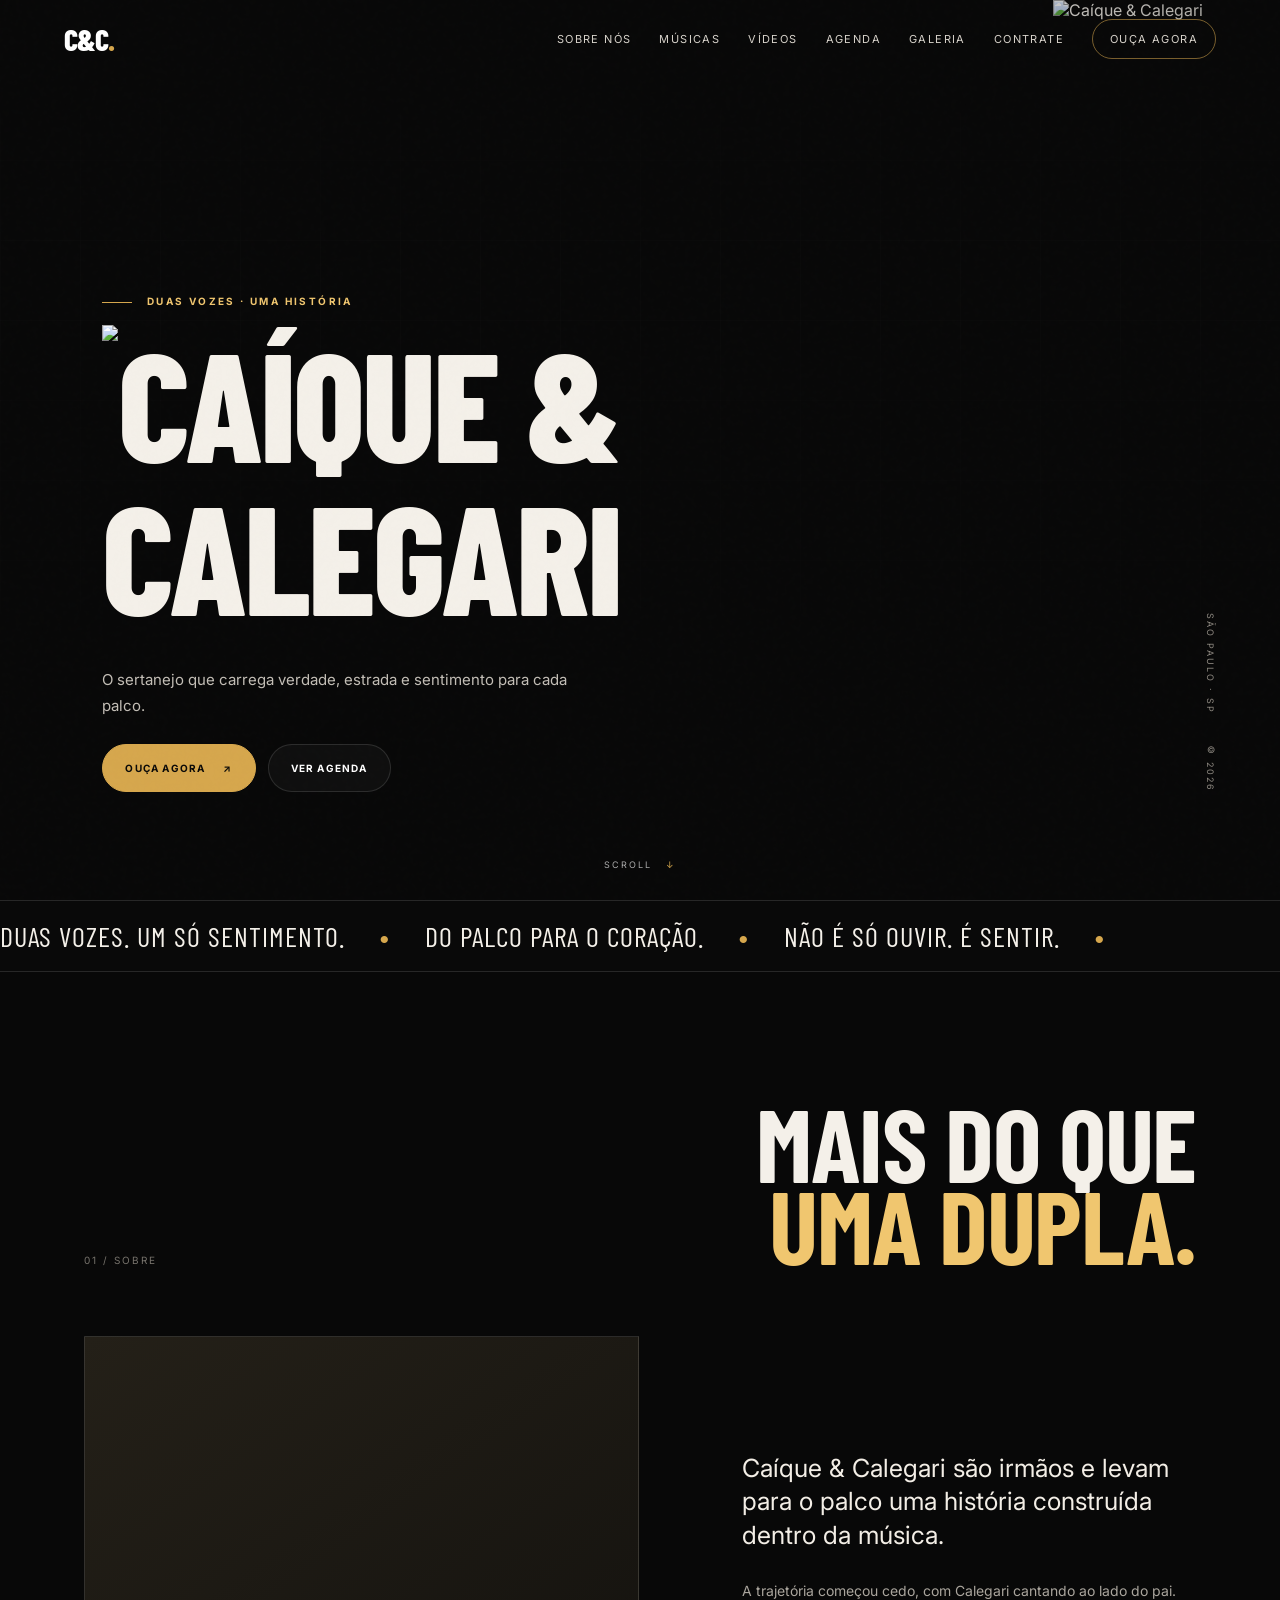
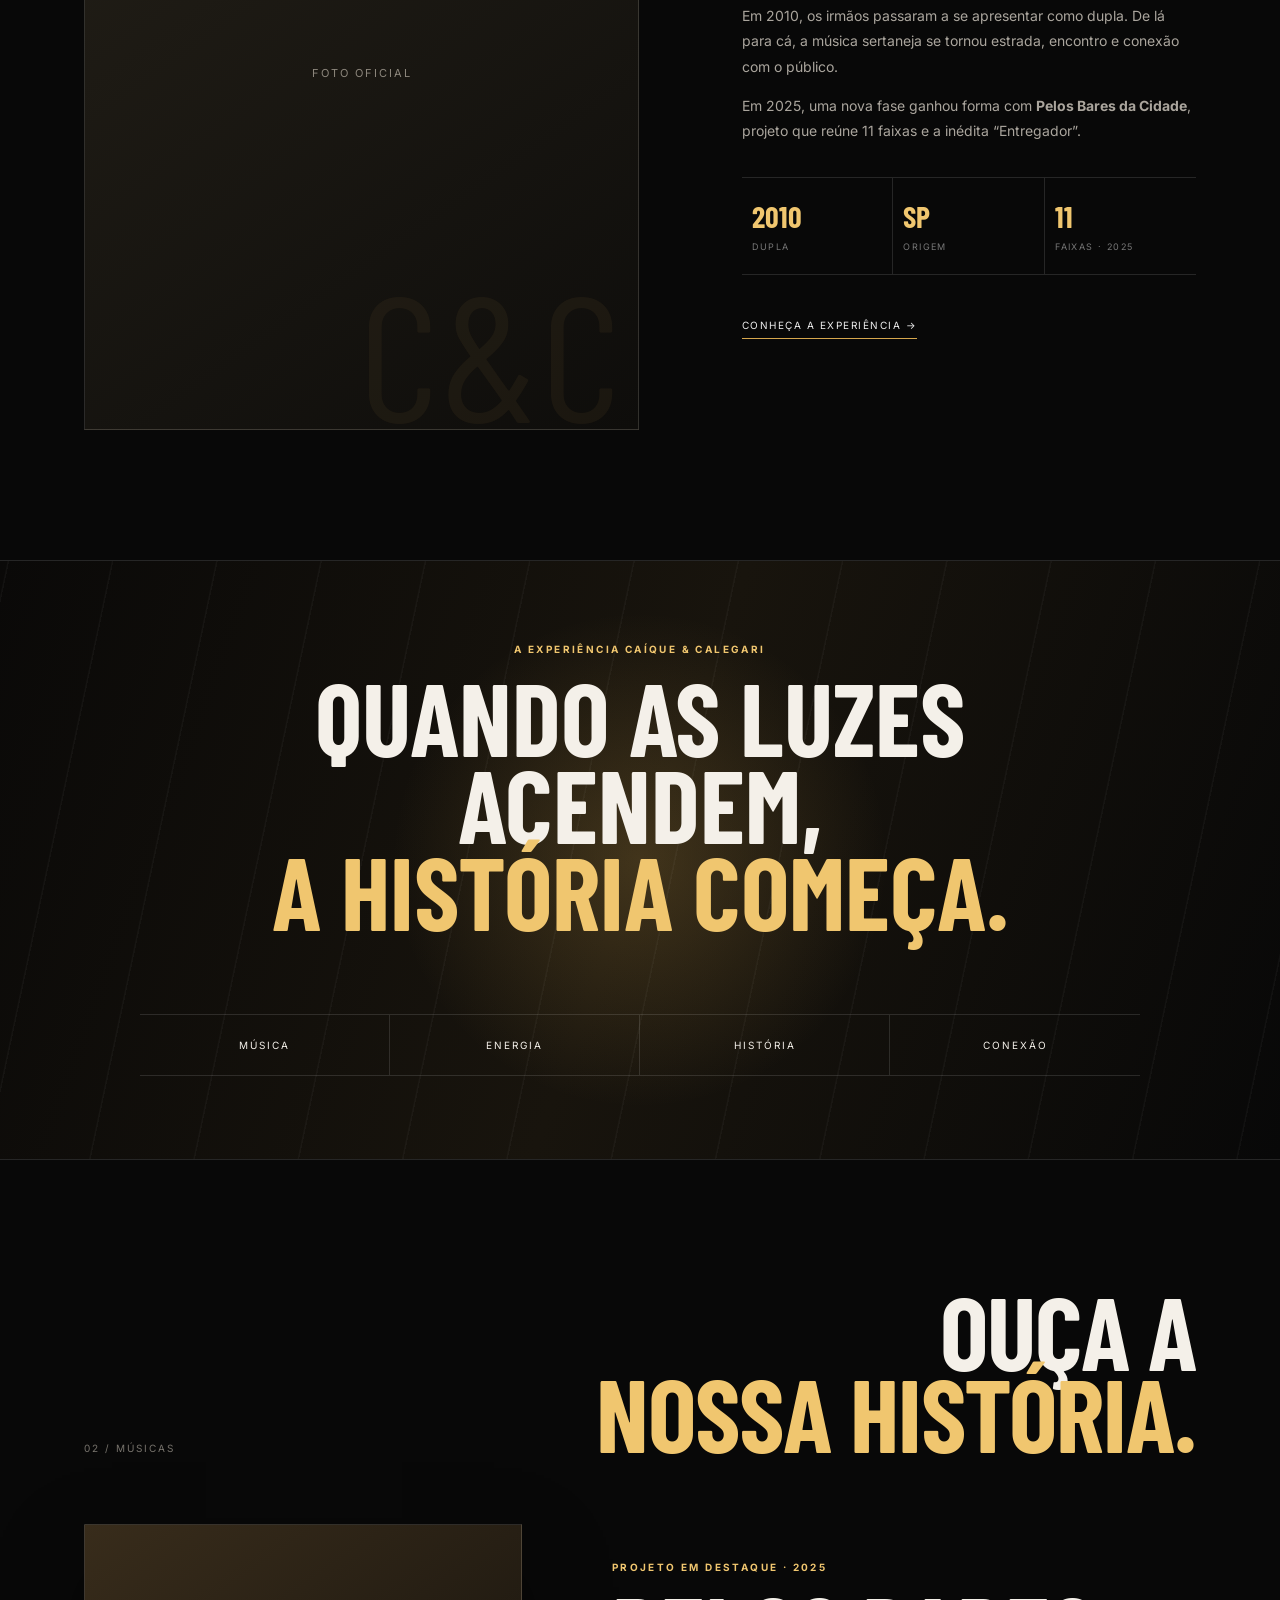
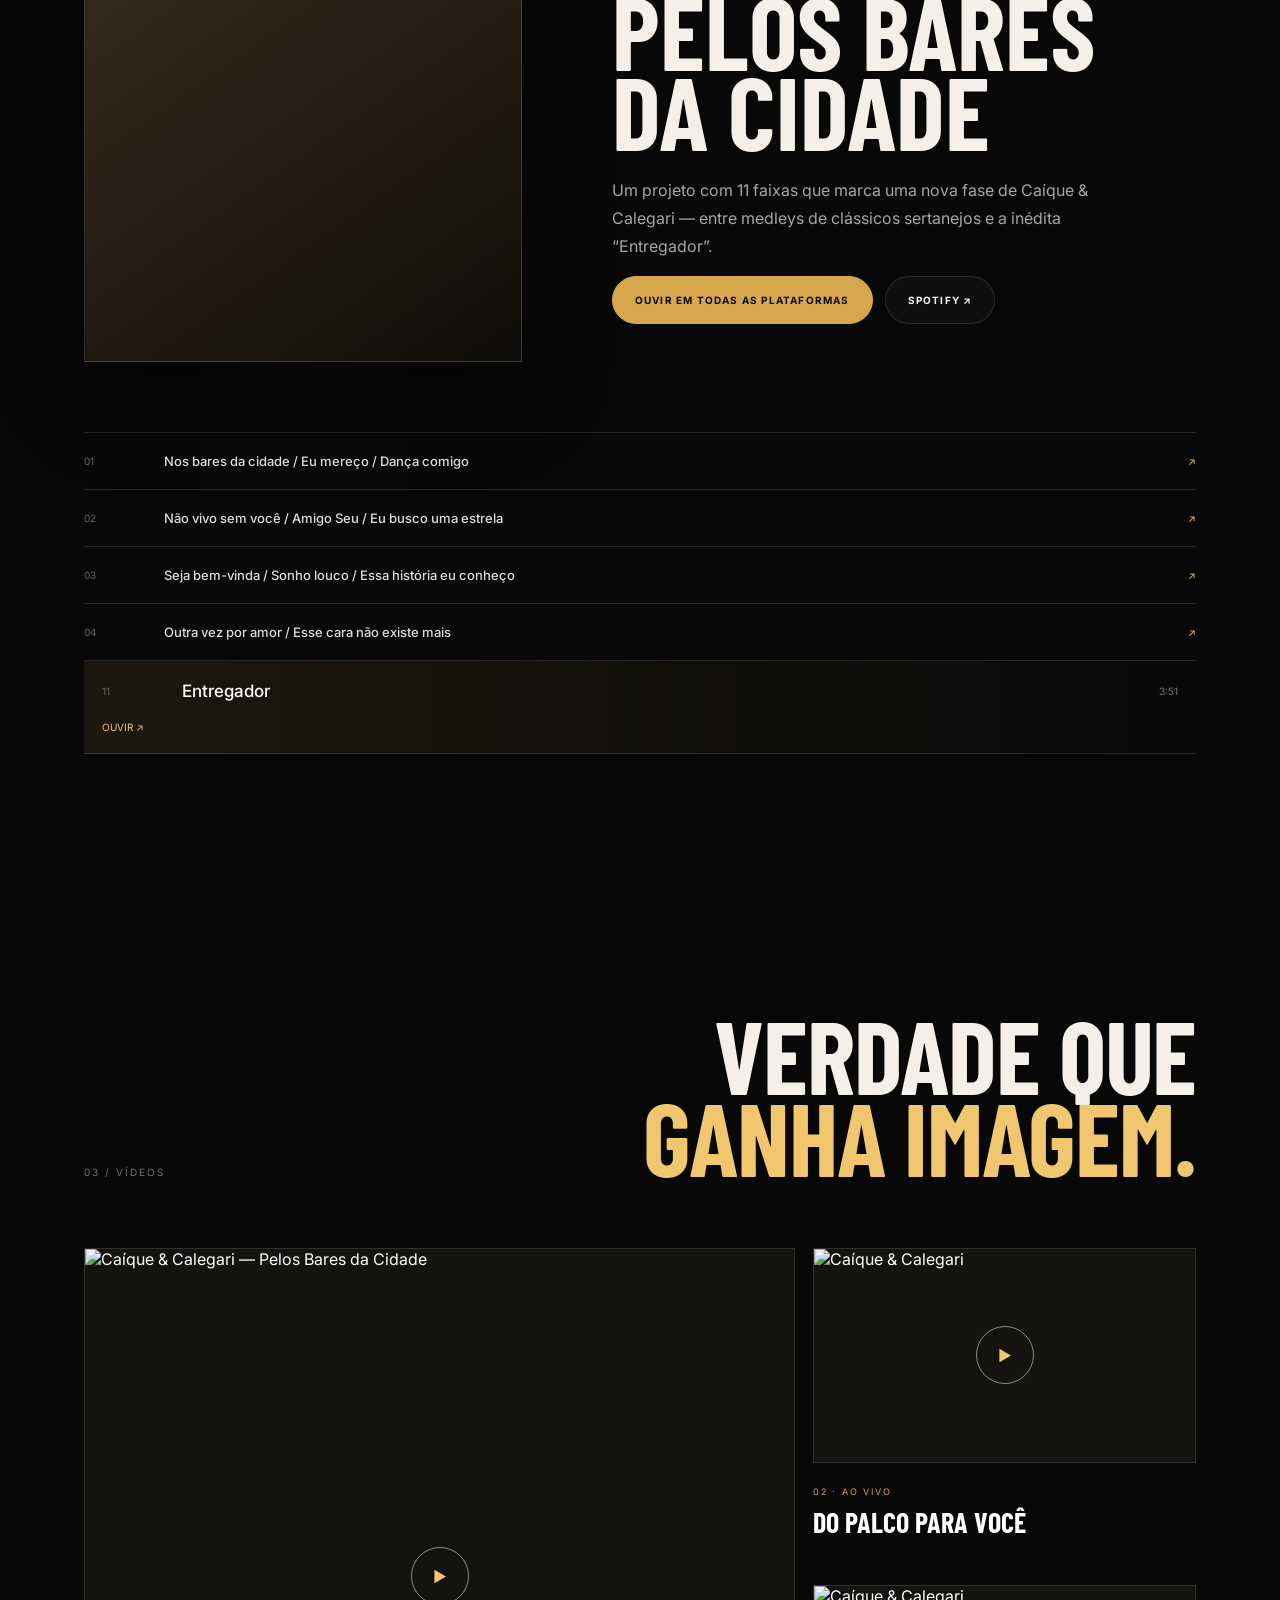
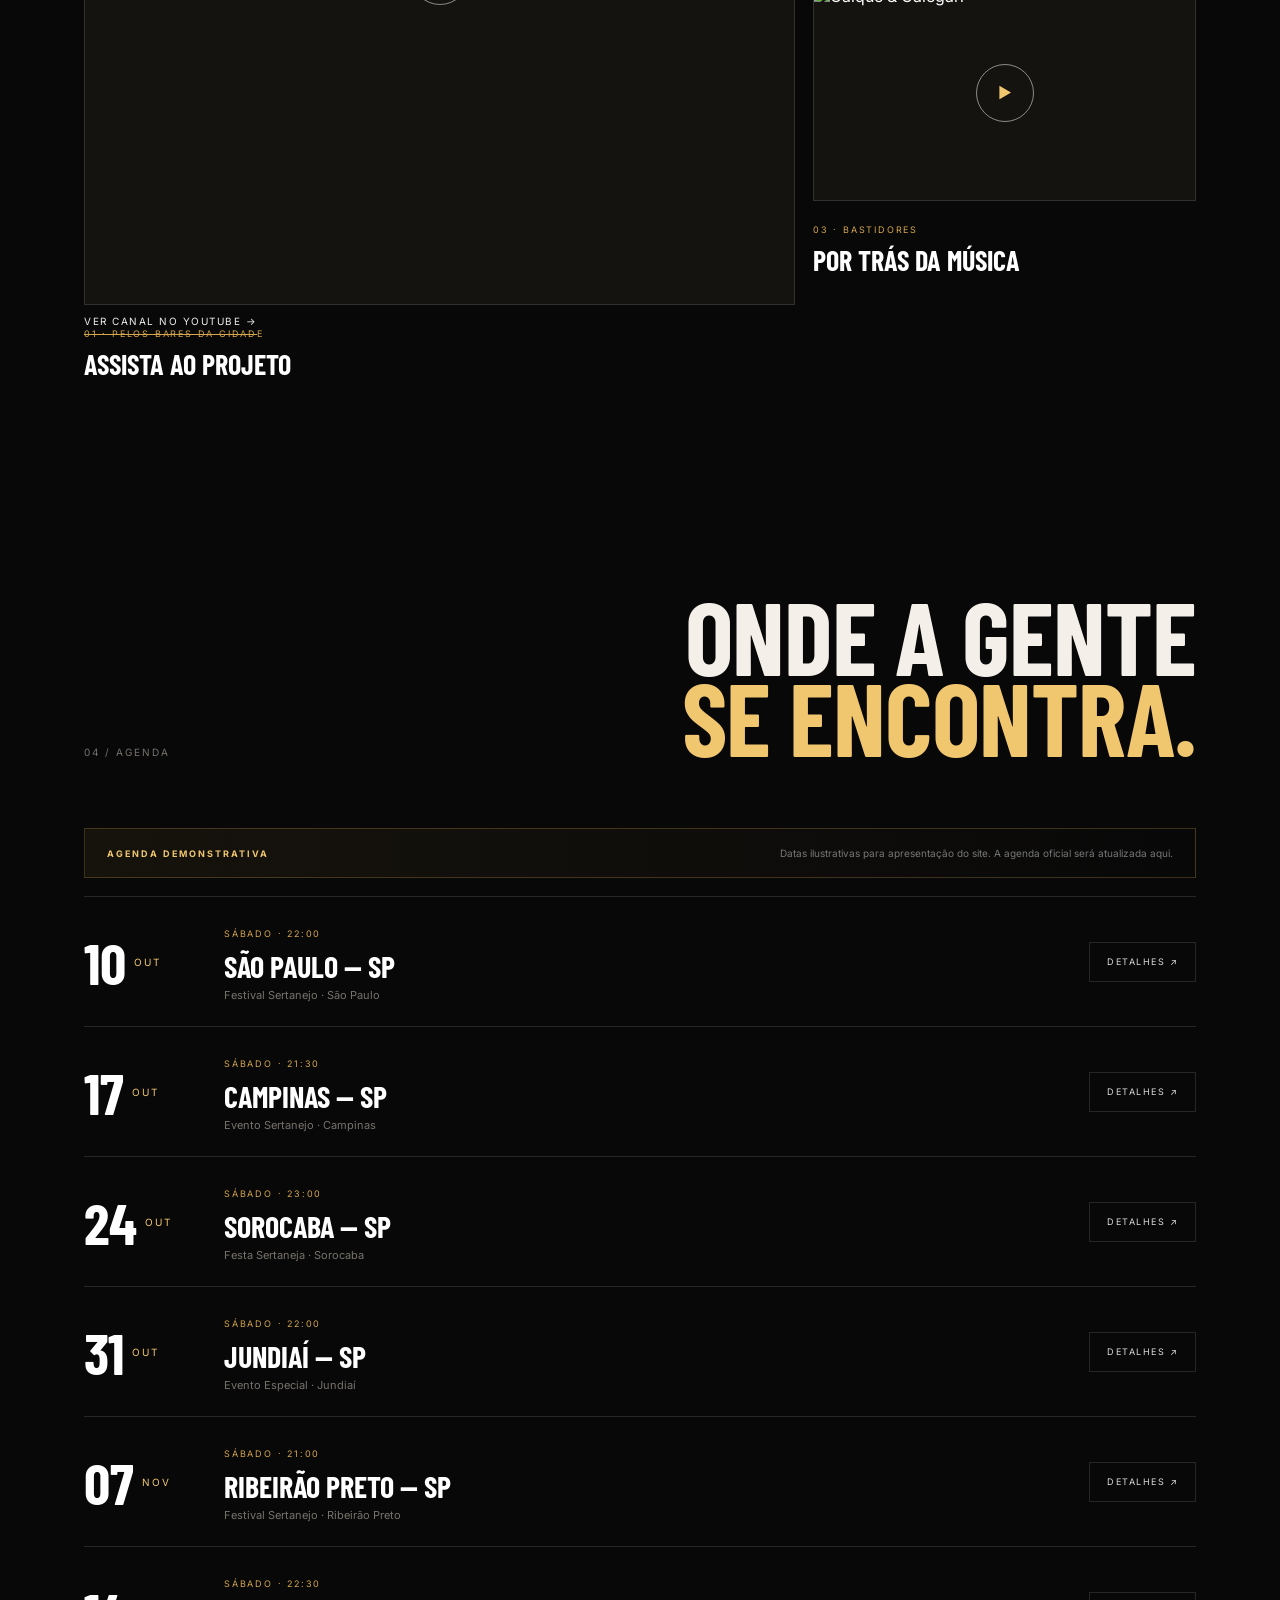
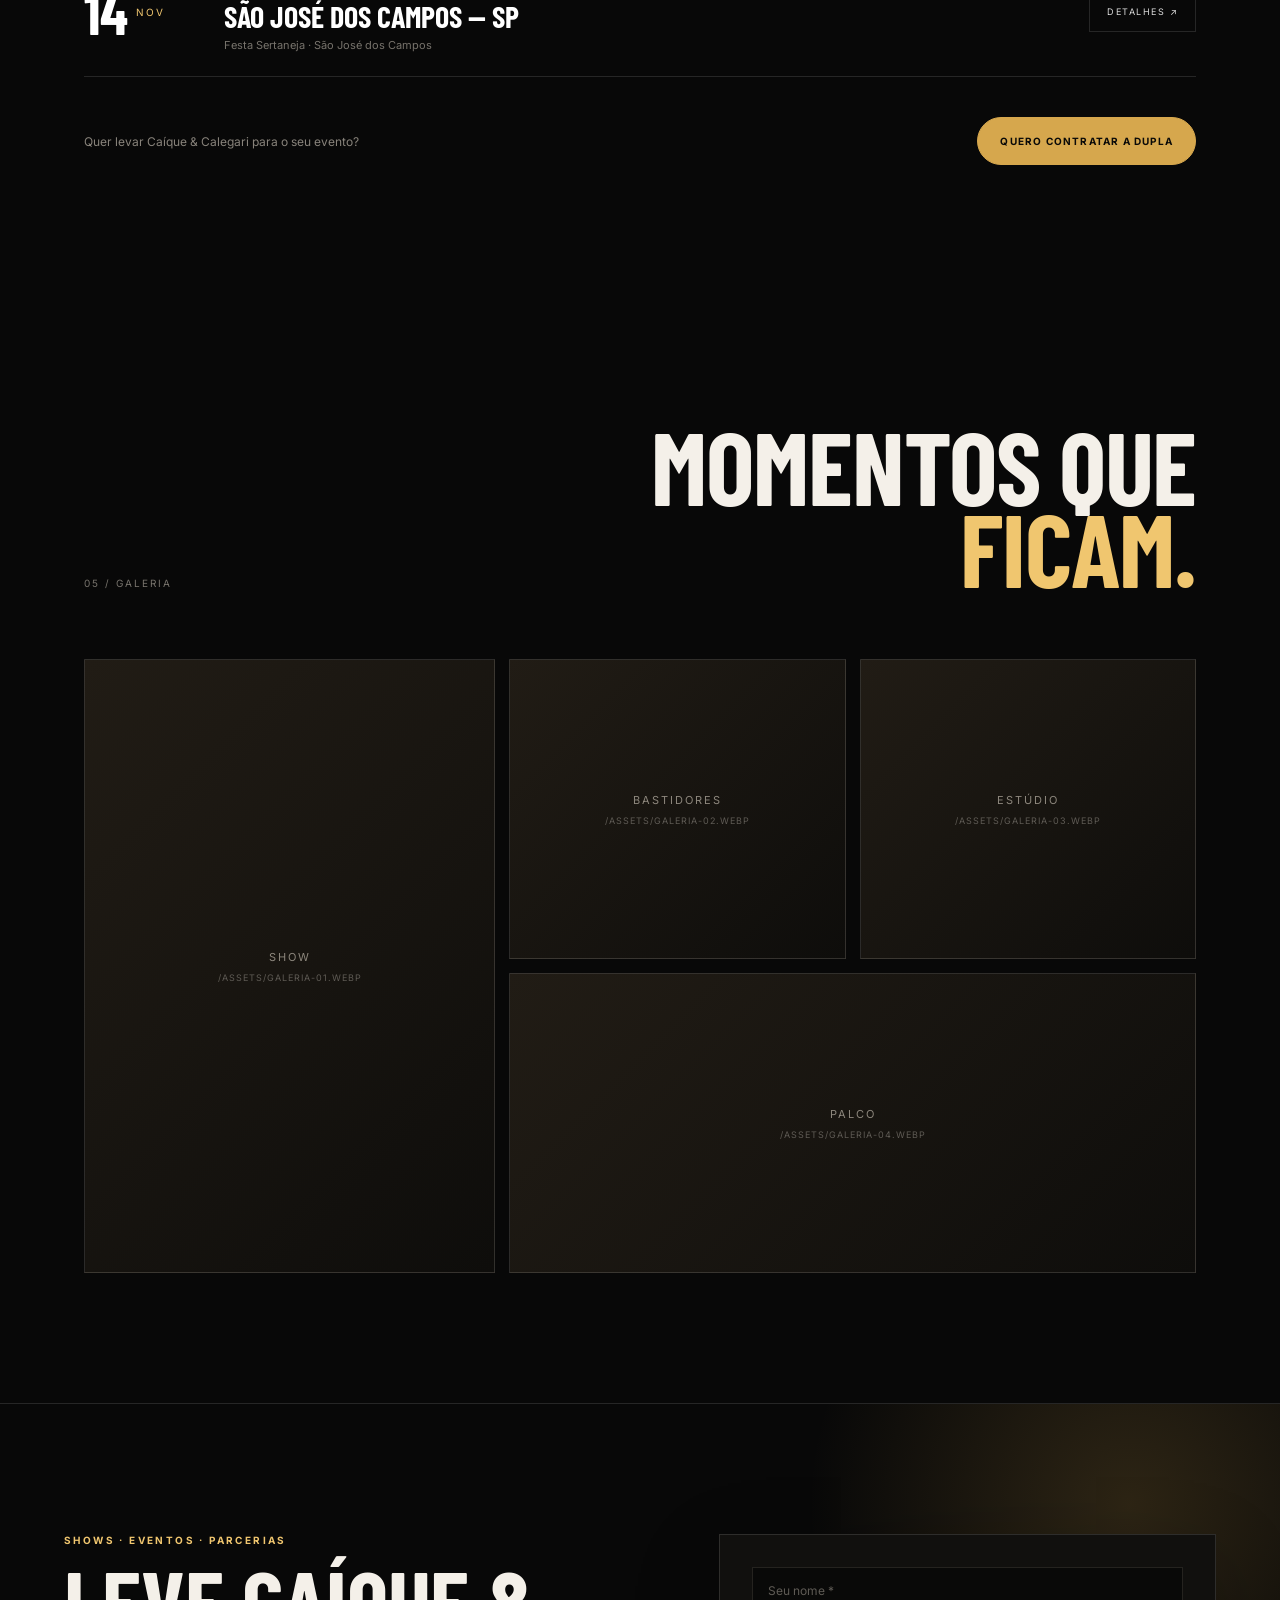
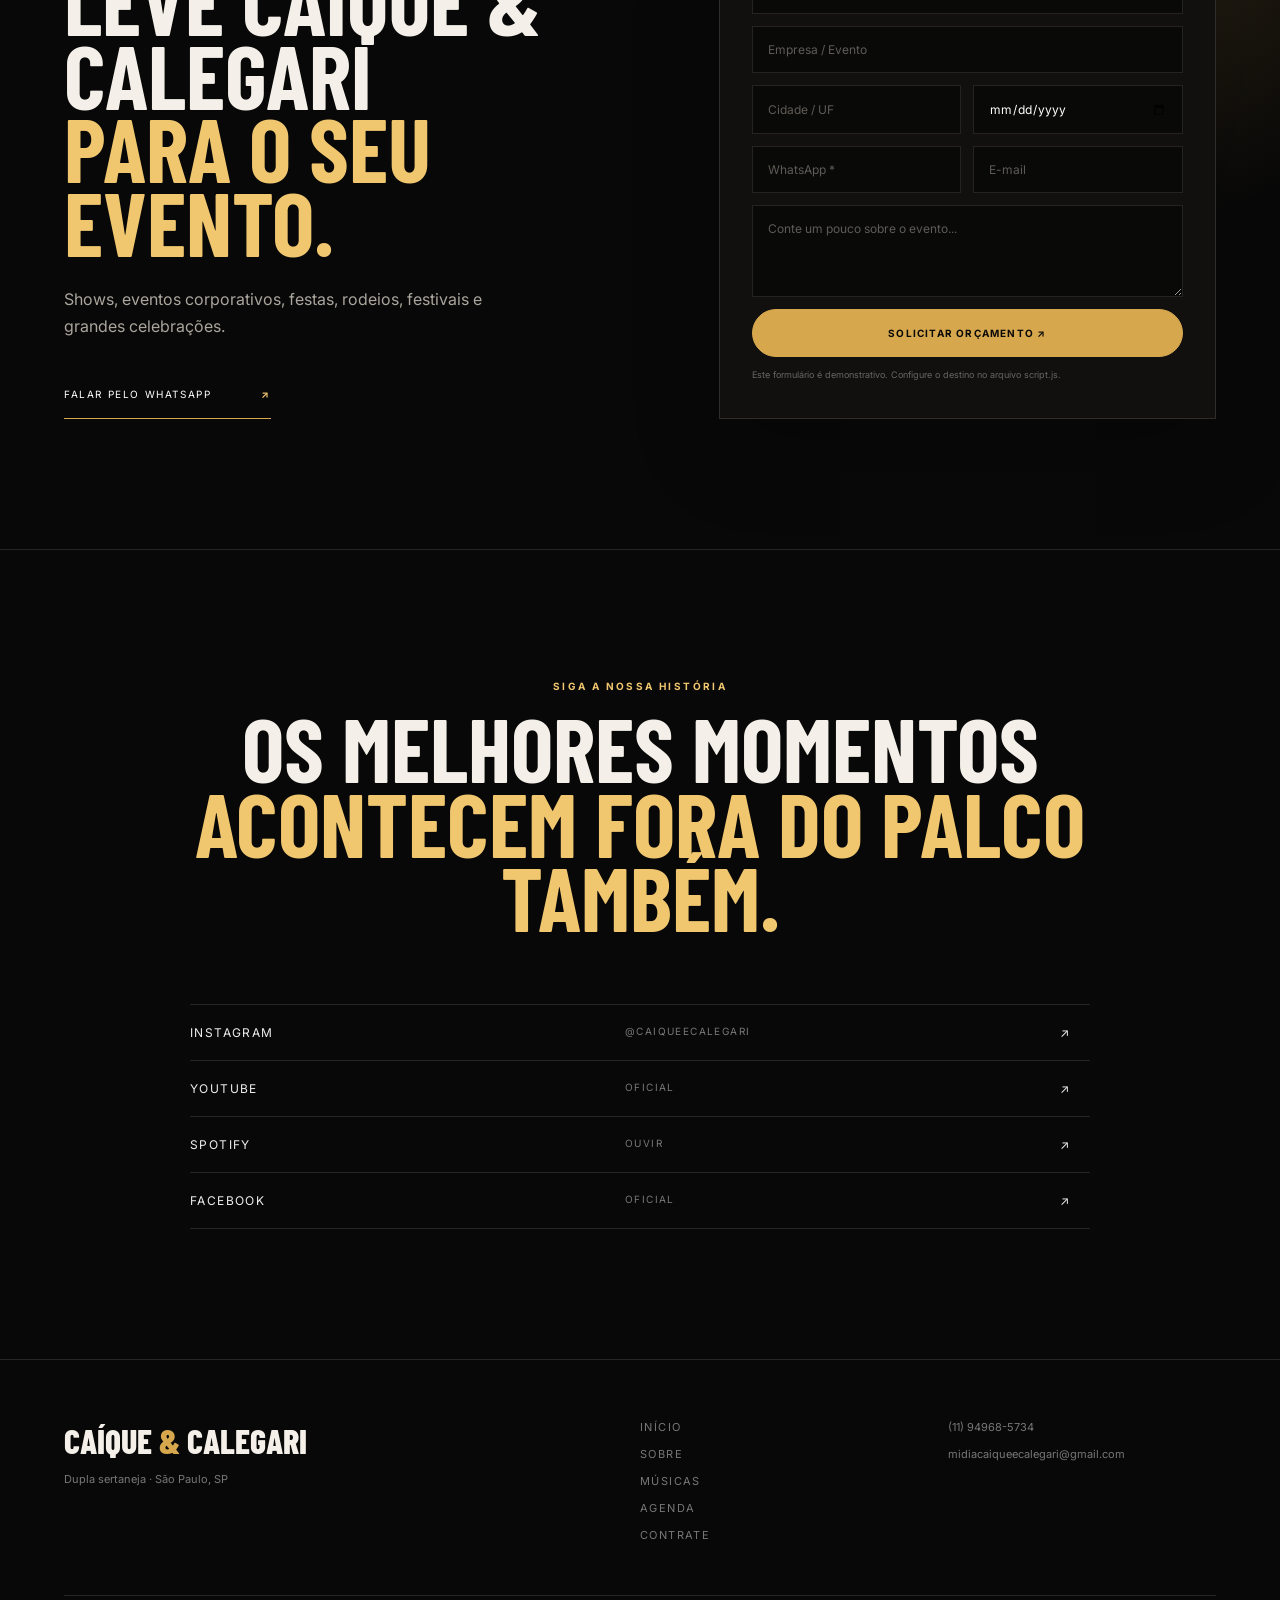
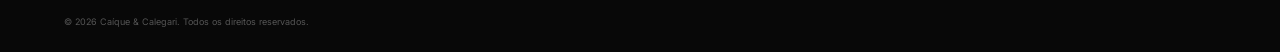
==== index.html @ 1aaeab92 "Add files via upload" ====
<!doctype html>

<html lang="pt-BR">
<head>
  <meta charset="utf-8">
  <meta name="viewport" content="width=device-width, initial-scale=1">

  <title>Caíque & Calegari | Dupla Sertaneja Oficial</title>

  <meta name="description" content="Site oficial de Caíque & Calegari. Músicas, lançamentos, vídeos, agenda de shows, redes sociais e contratação.">

  <meta property="og:title" content="Caíque & Calegari | Oficial">
  <meta property="og:description" content="Duas vozes. Uma história. Conheça Caíque & Calegari, ouça os lançamentos e acompanhe a agenda.">
  <meta property="og:type" content="website">
  <meta property="og:url" content="https://SEU-DOMINIO.com.br/">

  <meta name="theme-color" content="#090909">

  <link rel="preconnect" href="https://fonts.googleapis.com">
  <link rel="preconnect" href="https://fonts.gstatic.com" crossorigin>

  <link
    href="https://fonts.googleapis.com/css2?family=Barlow+Condensed:wght@500;600;700;800&family=Inter:wght@400;500;600;700&display=swap"
    rel="stylesheet"
  >

  <link rel="stylesheet" href="styles.css">
</head>

<body>

  <div class="noise"></div>

  <!-- =========================================================
       HEADER
  ========================================================== -->

  <header class="site-header" id="top">


<a class="brand" href="#inicio" aria-label="Caíque e Calegari - início">
  C&amp;C<span>.</span>
</a>

<button
  class="menu-toggle"
  aria-label="Abrir menu"
  aria-expanded="false"
  type="button"
>
  <span></span>
  <span></span>
</button>

<nav class="nav" aria-label="Navegação principal">

  <a href="#sobre">Sobre nós</a>
  <a href="#musicas">Músicas</a>
  <a href="#videos">Vídeos</a>
  <a href="#agenda">Agenda</a>
  <a href="#galeria">Galeria</a>
  <a href="#contrate">Contrate</a>

  <a
    class="nav-cta"
    href="https://open.spotify.com/track/6MW2igjlQ7vdMrlzcR2t46"
    target="_blank"
    rel="noopener"
  >
    Ouça agora
  </a>

</nav>


  </header>

  <main>


<!-- =========================================================
     HERO
========================================================== -->

<section class="hero" id="inicio">

  <div class="hero-image">
    <img
      src="img/dupla2.png"
      alt="Caíque & Calegari"
    >
  </div>

  <div class="hero-vignette"></div>
  <div class="hero-grid"></div>

  <div class="hero-content reveal">

    <p class="eyebrow">
      <i></i>
      DUAS VOZES · UMA HISTÓRIA
    </p>

    <h1>
      <img
        src="img/logo.png"
        alt="Caíque & Calegari"
      >
    </h1>

    <!-- 
    <h1>
      CAÍQUE<br>
      <em>&amp;</em> CALEGARI
    </h1>

    -->

    <p class="hero-copy">
      O sertanejo que carrega verdade, estrada e sentimento para cada palco.
    </p>

    <div class="actions">

      <a
        class="btn btn-primary"
        href="https://open.spotify.com/track/6MW2igjlQ7vdMrlzcR2t46"
        target="_blank"
        rel="noopener"
      >
        Ouça agora <b>↗</b>
      </a>

      <a class="btn btn-ghost" href="#agenda">
        Ver agenda
      </a>

    </div>

  </div>

  <div class="hero-meta">
    <span>SÃO PAULO · SP</span>
    <span>© 2026</span>
  </div>

  <a class="scroll-cue" href="#sobre">
    SCROLL <span>↓</span>
  </a>

</section>


<!-- =========================================================
     MARQUEE
========================================================== -->

<section class="marquee" aria-label="Frases da dupla">

  <div>
    DUAS VOZES. UM SÓ SENTIMENTO.
    <b>•</b>
    DO PALCO PARA O CORAÇÃO.
    <b>•</b>
    NÃO É SÓ OUVIR. É SENTIR.
    <b>•</b>
  </div>

</section>


<!-- =========================================================
     SOBRE
========================================================== -->

<section class="section about" id="sobre">

  <div class="section-head reveal">

    <span>01 / SOBRE</span>

    <h2>
      Mais do que<br>
      <em>uma dupla.</em>
    </h2>

  </div>


  <div class="about-grid">

    <div class="about-photo placeholder-photo reveal">

      <span>FOTO OFICIAL</span>
      <small><img src="img/sobre2.jpeg" alt=""></small>

    </div>


    <div class="about-copy reveal">

      <p class="lead">
        Caíque &amp; Calegari são irmãos e levam para o palco uma história construída dentro da música.
      </p>

      <p>
        A trajetória começou cedo, com Calegari cantando ao lado do pai.
        Em 2010, os irmãos passaram a se apresentar como dupla.
        De lá para cá, a música sertaneja se tornou estrada, encontro e conexão com o público.
      </p>

      <p>
        Em 2025, uma nova fase ganhou forma com
        <strong>Pelos Bares da Cidade</strong>,
        projeto que reúne 11 faixas e a inédita “Entregador”.
      </p>


      <div class="facts">

        <div>
          <strong>2010</strong>
          <span>dupla</span>
        </div>

        <div>
          <strong>SP</strong>
          <span>origem</span>
        </div>

        <div>
          <strong>11</strong>
          <span>faixas · 2025</span>
        </div>

      </div>


      <a class="text-link" href="#contrate">
        Conheça a experiência →
      </a>

    </div>

  </div>

</section>


<!-- =========================================================
     EXPERIÊNCIA
========================================================== -->

<section class="experience">

  <div class="experience-bg"></div>

  <div class="experience-inner reveal">

    <p class="eyebrow">
      A EXPERIÊNCIA CAÍQUE &amp; CALEGARI
    </p>

    <h2>
      Quando as luzes acendem,<br>
      <em>a história começa.</em>
    </h2>

    <div class="experience-word">

      <span>MÚSICA</span>
      <span>ENERGIA</span>
      <span>HISTÓRIA</span>
      <span>CONEXÃO</span>

    </div>

  </div>

</section>


<!-- =========================================================
     MÚSICAS
========================================================== -->

<section class="section music" id="musicas">

  <div class="section-head reveal">

    <span>02 / MÚSICAS</span>

    <h2>
      Ouça a<br>
      <em>nossa história.</em>
    </h2>

  </div>


  <div class="release reveal">

    <div class="cover placeholder-cover">

      
      <small><img src="img/capa.png" alt=""></small>

    </div>


    <div class="release-info">

      <p class="eyebrow">
        PROJETO EM DESTAQUE · 2025
      </p>

      <h3>
        PELOS BARES<br>
        DA CIDADE
      </h3>

      <p>
        Um projeto com 11 faixas que marca uma nova fase de
        Caíque &amp; Calegari — entre medleys de clássicos
        sertanejos e a inédita “Entregador”.
      </p>


      <div class="actions">

        <a
          class="btn btn-primary"
          href="https://distrokid.com/hyperfollow/caqueecalegari/pelos-bares-da-cidade"
          target="_blank"
          rel="noopener"
        >
          Ouvir em todas as plataformas
        </a>

        <a
          class="btn btn-ghost"
          href="https://open.spotify.com/track/6MW2igjlQ7vdMrlzcR2t46"
          target="_blank"
          rel="noopener"
        >
          Spotify ↗
        </a>

      </div>

    </div>

  </div>


  <div class="tracklist reveal">

    <div class="track">
      <span>01</span>
      <strong>
        Nos bares da cidade / Eu mereço / Dança comigo
      </strong>

      <a
        href="https://open.spotify.com/track/6MW2igjlQ7vdMrlzcR2t46"
        target="_blank"
        rel="noopener"
      >
        ↗
      </a>
    </div>


    <div class="track">
      <span>02</span>
      <strong>
        Não vivo sem você / Amigo Seu / Eu busco uma estrela
      </strong>

      <a
        href="https://open.spotify.com/track/6MW2igjlQ7vdMrlzcR2t46"
        target="_blank"
        rel="noopener"
      >
        ↗
      </a>
    </div>


    <div class="track">
      <span>03</span>
      <strong>
        Seja bem-vinda / Sonho louco / Essa história eu conheço
      </strong>

      <a
        href="https://open.spotify.com/track/6MW2igjlQ7vdMrlzcR2t46"
        target="_blank"
        rel="noopener"
      >
        ↗
      </a>
    </div>


    <div class="track">
      <span>04</span>
      <strong>
        Outra vez por amor / Esse cara não existe mais
      </strong>

      <a
        href="https://open.spotify.com/track/6MW2igjlQ7vdMrlzcR2t46"
        target="_blank"
        rel="noopener"
      >
        ↗
      </a>
    </div>


    <div class="track featured">

      <span>11</span>

      <strong>Entregador</strong>

      <small>3:51</small>

      <a
        href="https://open.spotify.com/track/6MW2igjlQ7vdMrlzcR2t46"
        target="_blank"
        rel="noopener"
      >
        OUVIR ↗
      </a>

    </div>

  </div>

</section>


<!-- =========================================================
     VÍDEOS
========================================================== -->

<section class="section videos" id="videos">

  <div class="section-head reveal">

    <span>03 / VÍDEOS</span>

    <h2>
      Verdade que<br>
      <em>ganha imagem.</em>
    </h2>

  </div>


  <div class="video-grid">

  <a
    class="video-card large reveal"
    href="https://www.youtube.com/watch?v=0hoUi0w_Ov4"
    target="_blank"
    rel="noopener"
  >

    <div class="video-thumb">

      <img
        src="https://i.ytimg.com/vi/0hoUi0w_Ov4/maxresdefault.jpg"
        alt="Caíque & Calegari — Pelos Bares da Cidade"
      >

      <b>▶</b>

    </div>

    <span>01 · PELOS BARES DA CIDADE</span>

    <h3>Assista ao projeto</h3>

  </a>


  <a
    class="video-card reveal"
    href="https://www.youtube.com/watch?v=bQqRTRUY-ko"
    target="_blank"
    rel="noopener"
  >

    <div class="video-thumb">

      <img
        src="https://i.ytimg.com/vi/bQqRTRUY-ko/maxresdefault.jpg"
        alt="Caíque & Calegari"
      >

      <b>▶</b>

    </div>

    <span>02 · AO VIVO</span>

    <h3>Do palco para você</h3>

  </a>


  <a
    class="video-card reveal"
    href="https://www.youtube.com/watch?v=GnTvMs_6vqo"
    target="_blank"
    rel="noopener"
  >

    <div class="video-thumb">

      <img
        src="https://i.ytimg.com/vi/GnTvMs_6vqo/maxresdefault.jpg"
        alt="Caíque & Calegari"
      >

      <b>▶</b>

    </div>

    <span>03 · BASTIDORES</span>

    <h3>Por trás da música</h3>

  </a>

</div>


  <a
    class="text-link"
    href="https://www.youtube.com/channel/UCwPNYb1tntRFpdTXJXP7zXw"
    target="_blank"
    rel="noopener"
  >
    Ver canal no YouTube →
  </a>

</section>


<!-- =========================================================
     AGENDA
========================================================== -->

<section class="section agenda" id="agenda">

  <div class="section-head reveal">

    <span>04 / AGENDA</span>

    <h2>
      Onde a gente<br>
      <em>se encontra.</em>
    </h2>

  </div>


  <!--
    ATENÇÃO:
    As datas abaixo são DEMONSTRATIVAS.
    Substituir pelas datas oficiais antes da publicação.
  -->

  <div class="agenda-notice reveal">
    <span>AGENDA DEMONSTRATIVA</span>
    <p>
      Datas ilustrativas para apresentação do site.
      A agenda oficial será atualizada aqui.
    </p>
  </div>


  <div class="agenda-list reveal">


    <!-- EVENTO 01 -->

    <article class="agenda-item">

      <div class="agenda-date">

        <strong>10</strong>

        <span>OUT</span>

      </div>


      <div class="agenda-info">

        <span>SÁBADO · 22:00</span>

        <h3>São Paulo — SP</h3>

        <p>Festival Sertanejo · São Paulo</p>

      </div>


      <a class="agenda-button" href="#contrate">
        DETALHES ↗
      </a>

    </article>


    <!-- EVENTO 02 -->

    <article class="agenda-item">

      <div class="agenda-date">

        <strong>17</strong>

        <span>OUT</span>

      </div>


      <div class="agenda-info">

        <span>SÁBADO · 21:30</span>

        <h3>Campinas — SP</h3>

        <p>Evento Sertanejo · Campinas</p>

      </div>


      <a class="agenda-button" href="#contrate">
        DETALHES ↗
      </a>

    </article>


    <!-- EVENTO 03 -->

    <article class="agenda-item">

      <div class="agenda-date">

        <strong>24</strong>

        <span>OUT</span>

      </div>


      <div class="agenda-info">

        <span>SÁBADO · 23:00</span>

        <h3>Sorocaba — SP</h3>

        <p>Festa Sertaneja · Sorocaba</p>

      </div>


      <a class="agenda-button" href="#contrate">
        DETALHES ↗
      </a>

    </article>


    <!-- EVENTO 04 -->

    <article class="agenda-item">

      <div class="agenda-date">

        <strong>31</strong>

        <span>OUT</span>

      </div>


      <div class="agenda-info">

        <span>SÁBADO · 22:00</span>

        <h3>Jundiaí — SP</h3>

        <p>Evento Especial · Jundiaí</p>

      </div>


      <a class="agenda-button" href="#contrate">
        DETALHES ↗
      </a>

    </article>


    <!-- EVENTO 05 -->

    <article class="agenda-item">

      <div class="agenda-date">

        <strong>07</strong>

        <span>NOV</span>

      </div>


      <div class="agenda-info">

        <span>SÁBADO · 21:00</span>

        <h3>Ribeirão Preto — SP</h3>

        <p>Festival Sertanejo · Ribeirão Preto</p>

      </div>


      <a class="agenda-button" href="#contrate">
        DETALHES ↗
      </a>

    </article>


    <!-- EVENTO 06 -->

    <article class="agenda-item">

      <div class="agenda-date">

        <strong>14</strong>

        <span>NOV</span>

      </div>


      <div class="agenda-info">

        <span>SÁBADO · 22:30</span>

        <h3>São José dos Campos — SP</h3>

        <p>Festa Sertaneja · São José dos Campos</p>

      </div>


      <a class="agenda-button" href="#contrate">
        DETALHES ↗
      </a>

    </article>


  </div>


  <div class="agenda-footer reveal">

    <p>
      Quer levar Caíque &amp; Calegari para o seu evento?
    </p>

    <a class="btn btn-primary" href="#contrate">
      Quero contratar a dupla
    </a>

  </div>

</section>


<!-- =========================================================
     GALERIA
========================================================== -->

<section class="section gallery" id="galeria">

  <div class="section-head reveal">

    <span>05 / GALERIA</span>

    <h2>
      Momentos que<br>
      <em>ficam.</em>
    </h2>

  </div>


  <div class="gallery-grid">

    <div class="gallery-item tall placeholder-photo reveal">
      <span>SHOW</span>
      <small>/assets/galeria-01.webp</small>
    </div>

    <div class="gallery-item placeholder-photo reveal">
      <span>BASTIDORES</span>
      <small>/assets/galeria-02.webp</small>
    </div>

    <div class="gallery-item placeholder-photo reveal">
      <span>ESTÚDIO</span>
      <small>/assets/galeria-03.webp</small>
    </div>

    <div class="gallery-item wide placeholder-photo reveal">
      <span>PALCO</span>
      <small>/assets/galeria-04.webp</small>
    </div>

  </div>

</section>


<!-- =========================================================
     CONTRATAÇÃO
========================================================== -->

<section class="contract" id="contrate">

  <div class="contract-glow"></div>

  <div class="contract-inner">


    <div class="contract-copy reveal">

      <p class="eyebrow">
        SHOWS · EVENTOS · PARCERIAS
      </p>

      <h2>
        Leve Caíque &amp; Calegari<br>
        <em>para o seu evento.</em>
      </h2>

      <p>
        Shows, eventos corporativos, festas, rodeios,
        festivais e grandes celebrações.
      </p>


      <a
        class="whatsapp"
        href="https://wa.me/5511949685734"
        target="_blank"
        rel="noopener"
      >
        <span>FALAR PELO WHATSAPP</span>
        <b>↗</b>
      </a>

    </div>


    <form class="contact-form reveal" id="contactForm">

      <input
        name="nome"
        placeholder="Seu nome *"
        required
      >

      <input
        name="empresa"
        placeholder="Empresa / Evento"
      >


      <div class="form-row">

        <input
          name="cidade"
          placeholder="Cidade / UF"
        >

        <input
          name="data"
          type="date"
          aria-label="Data do evento"
        >

      </div>


      <div class="form-row">

        <input
          name="telefone"
          placeholder="WhatsApp *"
          required
        >

        <input
          name="email"
          type="email"
          placeholder="E-mail"
        >

      </div>


      <textarea
        name="mensagem"
        rows="4"
        placeholder="Conte um pouco sobre o evento..."
      ></textarea>


      <button class="btn btn-primary" type="submit">
        Solicitar orçamento ↗
      </button>


      <small>
        Este formulário é demonstrativo.
        Configure o destino no arquivo script.js.
      </small>

    </form>

  </div>

</section>


<!-- =========================================================
     REDES SOCIAIS
========================================================== -->

<section class="social">

  <p class="eyebrow">
    SIGA A NOSSA HISTÓRIA
  </p>

  <h2>
    Os melhores momentos<br>
    <em>acontecem fora do palco também.</em>
  </h2>


  <div class="social-links">


    <a
      href="https://www.instagram.com/caiqueecalegari/"
      target="_blank"
      rel="noopener"
    >
      Instagram
      <span>@caiqueecalegari</span>
      ↗
    </a>


    <a
      href="https://www.youtube.com/channel/UCwPNYb1tntRFpdTXJXP7zXw"
      target="_blank"
      rel="noopener"
    >
      YouTube
      <span>Oficial</span>
      ↗
    </a>


    <a
      href="https://open.spotify.com/track/6MW2igjlQ7vdMrlzcR2t46"
      target="_blank"
      rel="noopener"
    >
      Spotify
      <span>Ouvir</span>
      ↗
    </a>


    <a
      href="https://www.facebook.com/CaiqueeCalegariOficial"
      target="_blank"
      rel="noopener"
    >
      Facebook
      <span>Oficial</span>
      ↗
    </a>

  </div>

</section>


  </main>

  <!-- =========================================================
       FOOTER
  ========================================================== -->

  <footer class="footer">


<div>

  <div class="footer-brand">
    CAÍQUE <span>&amp;</span> CALEGARI
  </div>

  <p>
    Dupla sertaneja · São Paulo, SP
  </p>

</div>


<div class="footer-nav">

  <a href="#inicio">Início</a>
  <a href="#sobre">Sobre</a>
  <a href="#musicas">Músicas</a>
  <a href="#agenda">Agenda</a>
  <a href="#contrate">Contrate</a>

</div>


<div class="footer-contact">

  <a href="tel:+5511949685734">
    (11) 94968-5734
  </a>

  <a href="mailto:midiacaiqueecalegari@gmail.com">
    midiacaiqueecalegari@gmail.com
  </a>

</div>


<div class="copyright">
  © 2026 Caíque &amp; Calegari. Todos os direitos reservados.
</div>


  </footer>

  <!-- =========================================================
       MOBILE BAR
  ========================================================== -->

  <div class="mobile-bar">


<a
  href="https://open.spotify.com/track/6MW2igjlQ7vdMrlzcR2t46"
  target="_blank"
  rel="noopener"
>
  Spotify
</a>

<a href="#agenda">
  Agenda
</a>

<a
  href="https://wa.me/5511949685734"
  target="_blank"
  rel="noopener"
>
  WhatsApp
</a>


  </div>

  <script src="script.js"></script>

</body>
</html>
---- styles.css ----
:root {
--bg: #080808;
--panel: #11100e;
--panel-2: #15130f;
--line: rgba(255, 255, 255, 0.12);
--line-soft: rgba(255, 255, 255, 0.07);

--text: #f4f0e9;
--muted: #aaa49a;
--muted-dark: #77736c;

--gold: #d6a74d;
--gold2: #f0c66f;
--gold-dark: #9d752c;

--max: 1240px;
}

/* =========================================================
RESET
========================================================= */

* {
  box-sizing: border-box;
  }

html {
scroll-behavior: smooth;
scroll-padding-top: 80px;
}

body {
margin: 0;
background: var(--bg);
color: var(--text);
font-family: "Inter", Arial, sans-serif;
overflow-x: hidden;
}

body,
button,
input,
textarea {
font-family: "Inter", Arial, sans-serif;
}

img {
max-width: 100%;
}

button,
a {
-webkit-tap-highlight-color: transparent;
}

::selection {
background: var(--gold);
color: #080808;
}

/* =========================================================
NOISE / TEXTURA
========================================================= */

.noise {
position: fixed;
inset: 0;
pointer-events: none;
z-index: 100;

background-image: url("data:image/svg+xml,%3Csvg viewBox='0 0 180 180' xmlns='http://www.w3.org/2000/svg'%3E%3Cfilter id='n'%3E%3CfeTurbulence type='fractalNoise' baseFrequency='.85' numOctaves='3' stitchTiles='stitch'/%3E%3C/filter%3E%3Crect width='100%25' height='100%25' filter='url(%23n)' opacity='.035'/%3E%3C/svg%3E");

opacity: 0.35;
}

/* =========================================================
HEADER
========================================================= */

.site-header {
position: fixed;
top: 0;
left: 0;
right: 0;

z-index: 50;

height: 78px;

display: flex;
align-items: center;
justify-content: space-between;

padding: 0 5vw;

border-bottom: 1px solid transparent;

transition:
background 0.35s ease,
border-color 0.35s ease,
backdrop-filter 0.35s ease;
}

.site-header.scrolled {
background: rgba(8, 8, 8, 0.82);
backdrop-filter: blur(18px);
border-color: var(--line);
}

.brand {
font-family: "Barlow Condensed", sans-serif;
font-weight: 800;
font-size: 30px;
letter-spacing: -1px;
color: #fff;
text-decoration: none;
}

.brand span {
color: var(--gold);
}

.nav {
display: flex;
align-items: center;
gap: 28px;
}

.nav a,
.footer-nav a {
font-size: 11px;
text-transform: uppercase;
letter-spacing: 1.4px;
color: #d7d2ca;
text-decoration: none;
transition:
color 0.25s ease,
opacity 0.25s ease;
}

.nav a:hover,
.footer-nav a:hover {
color: var(--gold2);
}

.nav-cta {
border: 1px solid rgba(214, 167, 77, 0.55);
padding: 12px 17px;
border-radius: 999px;
}

.nav-cta:hover {
background: rgba(214, 167, 77, 0.08);
}

.menu-toggle {
display: none;
width: 42px;
height: 42px;

align-items: center;
justify-content: center;
flex-direction: column;
gap: 6px;

background: transparent;
border: 0;

cursor: pointer;
}

.menu-toggle span {
width: 25px;
height: 1px;
background: #fff;
transition:
transform 0.3s ease,
opacity 0.3s ease;
}

/* =========================================================
HERO
========================================================= */

.hero {
min-height: 100svh;

position: relative;

display: flex;
align-items: flex-end;

overflow: hidden;

background: #080808;
}

/* =========================================================
   FOTO DO HERO
========================================================= */

.hero-image {
    position: absolute;
    inset: 0;
    overflow: hidden;
    background: #080808;
}

.hero-image img {
    position: absolute;
    top: 0;
    right: 6%;

    width: auto;
    height: 100%;
    max-width: none;

    display: block;

    object-fit: contain;
    object-position: right center;

    filter: saturate(0.88) contrast(1.05);
}

/* VIGNETTE SOBRE A FOTO */

.hero-vignette {
position: absolute;
inset: 0;

z-index: 1;

background:
linear-gradient(
90deg,
rgba(8, 8, 8, 0.98) 0%,
rgba(8, 8, 8, 0.90) 20%,
rgba(8, 8, 8, 0.58) 43%,
rgba(8, 8, 8, 0.16) 72%,
rgba(8, 8, 8, 0.35) 100%
),
linear-gradient(
0deg,
rgba(8, 8, 8, 0.98) 0%,
rgba(8, 8, 8, 0.48) 18%,
transparent 55%
);
}

/* GRID TECNOLÓGICO */

.hero-grid {
position: absolute;
inset: 0;

z-index: 1;

opacity: 0.13;

background-image:
linear-gradient(
rgba(255, 255, 255, 0.07) 1px,
transparent 1px
),
linear-gradient(
90deg,
rgba(255, 255, 255, 0.07) 1px,
transparent 1px
);

background-size: 80px 80px;

mask-image:
linear-gradient(
to bottom,
transparent 0%,
#000 30%,
transparent 95%
);

-webkit-mask-image:
linear-gradient(
to bottom,
transparent 0%,
#000 30%,
transparent 95%
);
}

/* CONTEÚDO */

.hero-content {
position: relative;

z-index: 2;

padding:
0
8vw
12vh;

max-width: 900px;
}

.eyebrow {
font-size: 10px;
letter-spacing: 2.4px;

color: var(--gold2);

font-weight: 700;

margin: 0 0 18px;
}

.eyebrow i {
display: inline-block;

width: 30px;
height: 1px;

background: var(--gold);

vertical-align: middle;

margin-right: 10px;
}

.hero h1 {
font-family: "Barlow Condensed", sans-serif;

font-size: clamp(78px, 12vw, 170px);

line-height: 0.72;

margin: 0;

font-weight: 800;

letter-spacing: -3px;

text-transform: uppercase;
}

.hero h1 em {
color: var(--gold2);
font-style: normal;
}

.hero-copy {
max-width: 470px;

color: #c3beb6;

line-height: 1.7;

margin: 35px 0 26px;

font-size: 15px;
}

.actions {
display: flex;

gap: 12px;

flex-wrap: wrap;
}

/* =========================================================
BOTÕES
========================================================= */

.btn {
display: inline-flex;

align-items: center;
justify-content: center;

gap: 18px;

min-height: 48px;

padding: 0 22px;

border-radius: 999px;

text-decoration: none;

text-transform: uppercase;

letter-spacing: 1.2px;

font-size: 10px;

font-weight: 700;

border: 1px solid var(--line);

cursor: pointer;

transition:
transform 0.25s ease,
background 0.25s ease,
border-color 0.25s ease,
color 0.25s ease;
}

.btn-primary {
background: var(--gold);

color: #0b0a08;

border-color: var(--gold);
}

.btn-primary:hover {
background: var(--gold2);

border-color: var(--gold2);

transform: translateY(-2px);
}

.btn-ghost {
color: #fff;

background: rgba(255, 255, 255, 0.03);
}

.btn-ghost:hover {
border-color: var(--gold);

background: rgba(214, 167, 77, 0.05);

transform: translateY(-2px);
}

/* =========================================================
HERO META
========================================================= */

.hero-meta {
position: absolute;

right: 5vw;
bottom: 12vh;

writing-mode: vertical-rl;

display: flex;

gap: 30px;

color: #8e8981;

font-size: 9px;

letter-spacing: 2px;

z-index: 3;
}

.scroll-cue {
position: absolute;

bottom: 30px;

left: 50%;

transform: translateX(-50%);

font-size: 9px;

letter-spacing: 2px;

color: #aaa;

text-decoration: none;

z-index: 3;

transition: color 0.25s ease;
}

.scroll-cue span {
margin-left: 9px;

color: var(--gold);
}

.scroll-cue:hover {
color: #fff;
}

/* =========================================================
MARQUEE
========================================================= */

.marquee {
overflow: hidden;

border-block: 1px solid var(--line);

padding: 18px 0;

white-space: nowrap;

background: #090909;
}

.marquee div {
font-family: "Barlow Condensed", sans-serif;

font-size: 28px;

letter-spacing: 1px;

animation: marquee 28s linear infinite;

width: max-content;
}

.marquee b {
color: var(--gold);

margin: 0 28px;
}

@keyframes marquee {
to {
transform: translateX(-35%);
}
}

/* =========================================================
SEÇÕES
========================================================= */

.section {
max-width: var(--max);

margin: auto;

padding: 130px 5vw;
}

.section-head {
display: flex;

align-items: flex-end;

justify-content: space-between;

gap: 30px;

margin-bottom: 70px;
}

.section-head > span {
font-size: 10px;

letter-spacing: 2px;

color: #77736c;
}

.section-head h2 {
font-family: "Barlow Condensed", sans-serif;

font-size: clamp(58px, 8vw, 105px);

line-height: 0.8;

text-transform: uppercase;

margin: 0;

text-align: right;

letter-spacing: -1px;
}

.section-head h2 em {
color: var(--gold2);

font-style: normal;
}

/* =========================================================
PLACEHOLDERS
========================================================= */

.placeholder-photo {
display: flex;

align-items: center;
justify-content: center;

flex-direction: column;

color: #8d877d;

letter-spacing: 2px;

text-transform: uppercase;
}

.placeholder-photo span {
font-size: 11px;
}

.placeholder-photo small {
margin-top: 8px;

color: #5f5b55;

font-size: 9px;

letter-spacing: 1px;
}

/* =========================================================
SOBRE
========================================================= */

.about-grid {
display: grid;

grid-template-columns: 1.1fr 0.9fr;

gap: 8vw;

align-items: center;
}

.about-photo {
aspect-ratio: 4 / 5;

background:
linear-gradient(
145deg,
#242018,
#0e0d0b
);

border: 1px solid var(--line);

position: relative;

overflow: hidden;
}

.about-photo::after {
content: "C&C";

font-family: "Barlow Condensed", sans-serif;

font-size: 180px;

color: rgba(214, 167, 77, 0.06);

position: absolute;

bottom: -30px;

right: 15px;
}

.about-copy {
max-width: 520px;
}

.about-copy .lead {
font-size: 25px;

line-height: 1.35;

color: #f3eee6;
}

.about-copy p:not(.lead) {
color: #aaa59d;

line-height: 1.8;

font-size: 14px;
}

.facts {
display: flex;

gap: 0;

border-block: 1px solid var(--line);

margin: 34px 0;
}

.facts div {
flex: 1;

padding: 20px 10px;

border-right: 1px solid var(--line);
}

.facts div:last-child {
border: 0;
}

.facts strong {
display: block;

font-family: "Barlow Condensed", sans-serif;

font-size: 30px;

color: var(--gold2);
}

.facts span {
font-size: 9px;

text-transform: uppercase;

letter-spacing: 1.4px;

color: #777;
}

.text-link {
display: inline-block;

color: #eee;

text-decoration: none;

font-size: 10px;

letter-spacing: 1.5px;

text-transform: uppercase;

border-bottom: 1px solid var(--gold);

padding-bottom: 7px;

margin-top: 10px;

transition:
color 0.25s ease,
border-color 0.25s ease;
}

.text-link:hover {
color: var(--gold2);

border-color: var(--gold2);
}

/* =========================================================
EXPERIÊNCIA
========================================================= */

.experience {
position: relative;

min-height: 600px;

display: flex;

align-items: center;

overflow: hidden;

border-block: 1px solid var(--line);
}

.experience-bg {
position: absolute;

inset: 0;

background:
radial-gradient(
circle at 50% 50%,
rgba(214, 167, 77, 0.22),
transparent 35%
),
linear-gradient(
110deg,
#0a0908,
#18140d 50%,
#080808
);
}

.experience-bg::after {
content: "";

position: absolute;

inset: -20%;

background:
repeating-linear-gradient(
110deg,
transparent 0 100px,
rgba(255, 255, 255, 0.035) 101px 102px
);

transform: rotate(-8deg);
}

.experience-inner {
position: relative;

z-index: 1;

width: min(1000px, 90%);

margin: auto;

text-align: center;
}

.experience h2 {
font-family: "Barlow Condensed", sans-serif;

font-size: clamp(55px, 8vw, 110px);

line-height: 0.85;

text-transform: uppercase;

margin: 0;
}

.experience h2 em {
color: var(--gold2);

font-style: normal;
}

.experience-word {
display: grid;

grid-template-columns: repeat(4, 1fr);

margin-top: 80px;

border-block: 1px solid var(--line);
}

.experience-word span {
padding: 24px 8px;

border-right: 1px solid var(--line);

font-size: 10px;

letter-spacing: 2px;
}

.experience-word span:last-child {
border: 0;
}

/* =========================================================
MÚSICAS
========================================================= */

.release {
display: grid;

grid-template-columns: 0.75fr 1fr;

gap: 7vw;

align-items: center;
}

.cover {
aspect-ratio: 1;

background:
linear-gradient(
145deg,
#382c1b,
#0f0d0a
);

border: 1px solid var(--line);

box-shadow:
0 35px 80px rgba(0, 0, 0, 0.4);

display: flex;

align-items: center;

justify-content: center;

flex-direction: column;

color: #8d877d;

text-transform: uppercase;

letter-spacing: 2px;
}

.cover span {
font-size: 11px;
}

.cover small {
margin-top: 8px;

color: #5f5b55;

font-size: 9px;
}

.release-info h3 {
font-family: "Barlow Condensed", sans-serif;

font-size: clamp(60px, 8vw, 105px);

line-height: 0.78;

margin: 0 0 25px;
}

.release-info > p:not(.eyebrow) {
color: #aaa59d;

line-height: 1.75;

max-width: 510px;
}

.tracklist {
margin-top: 70px;

border-top: 1px solid var(--line);
}

.track {
display: grid;

grid-template-columns: 60px 1fr auto;

gap: 20px;

align-items: center;

padding: 20px 0;

border-bottom: 1px solid var(--line);

color: #a7a198;
}

.track > span {
font-size: 10px;

color: #666;
}

.track strong {
font-size: 13px;

font-weight: 500;

color: #ddd;
}

.track a {
color: var(--gold2);

font-size: 10px;

text-decoration: none;
}

.track.featured {
background:
linear-gradient(
90deg,
rgba(214, 167, 77, 0.1),
transparent
);

padding-inline: 18px;
}

.track.featured strong {
font-size: 17px;

color: #fff;
}

.track.featured small {
font-size: 10px;

color: #777;
}

/* =========================================================
VÍDEOS
========================================================= */

.video-grid {
display: grid;

grid-template-columns: 1.3fr 0.7fr;

gap: 18px;
}

.video-card {
text-decoration: none;

color: #fff;
}

.video-card.large {
grid-row: span 2;
}

.video-thumb {
position: relative;

aspect-ratio: 16 / 9;

background: #15130f;

border: 1px solid var(--line);

margin-bottom: 16px;

overflow: hidden;
}

.video-card.large .video-thumb {
height: 100%;

aspect-ratio: auto;

min-height: 430px;
}

.video-thumb b {
position: absolute;

left: 50%;
top: 50%;

transform: translate(-50%, -50%);

width: 58px;
height: 58px;

border: 1px solid rgba(255, 255, 255, 0.5);

border-radius: 50%;

display: grid;

place-items: center;

color: var(--gold2);

font-size: 15px;

font-weight: 400;

transition:
background 0.25s ease,
transform 0.25s ease;
}

.video-card:hover .video-thumb b {
background: rgba(214, 167, 77, 0.12);

transform:
translate(-50%, -50%)
scale(1.08);
}

.video-card > span {
font-size: 9px;

letter-spacing: 1.8px;

color: var(--gold);
}

.video-card h3 {
font-family: "Barlow Condensed", sans-serif;

font-size: 28px;

text-transform: uppercase;

margin: 6px 0 28px;
}

/* =========================================================
AGENDA
========================================================= */

.agenda {
position: relative;
}

.agenda-notice {
display: flex;

align-items: center;

justify-content: space-between;

gap: 30px;

padding: 18px 22px;

margin-bottom: 18px;

border: 1px solid rgba(214, 167, 77, 0.25);

background:
linear-gradient(
90deg,
rgba(214, 167, 77, 0.07),
transparent
);
}

.agenda-notice span {
color: var(--gold2);

font-size: 9px;

letter-spacing: 2px;

font-weight: 700;
}

.agenda-notice p {
margin: 0;

color: #777;

font-size: 10px;

text-align: right;
}

.agenda-list {
border-top: 1px solid var(--line);
}

.agenda-item {
display: grid;

grid-template-columns: 110px 1fr auto;

gap: 30px;

align-items: center;

min-height: 130px;

padding: 22px 0;

border-bottom: 1px solid var(--line);

transition:
background 0.3s ease,
padding 0.3s ease;
}

.agenda-item:hover {
background:
linear-gradient(
90deg,
rgba(214, 167, 77, 0.07),
transparent
);

padding-left: 18px;
padding-right: 18px;
}

.agenda-date {
display: flex;

align-items: center;

gap: 8px;
}

.agenda-date strong {
font-family: "Barlow Condensed", sans-serif;

font-size: 58px;

line-height: 0.8;

color: #fff;
}

.agenda-date span {
font-size: 10px;

letter-spacing: 2px;

color: var(--gold2);
}

.agenda-info > span {
font-size: 9px;

letter-spacing: 1.8px;

color: var(--gold);

text-transform: uppercase;
}

.agenda-info h3 {
margin: 7px 0 4px;

font-family: "Barlow Condensed", sans-serif;

font-size: 30px;

text-transform: uppercase;

color: #fff;
}

.agenda-info p {
margin: 0;

color: #77736c;

font-size: 11px;
}

.agenda-button {
display: inline-flex;

align-items: center;

justify-content: center;

min-height: 40px;

padding: 0 17px;

border: 1px solid var(--line);

color: #ddd;

text-decoration: none;

font-size: 9px;

letter-spacing: 1.5px;

transition:
color 0.25s ease,
border-color 0.25s ease,
background 0.25s ease;
}

.agenda-button:hover {
color: #080808;

background: var(--gold2);

border-color: var(--gold2);
}

.agenda-footer {
display: flex;

align-items: center;

justify-content: space-between;

gap: 30px;

margin-top: 40px;
}

.agenda-footer p {
margin: 0;

color: #88837b;

font-size: 12px;
}

/* =========================================================
GALERIA
========================================================= */

.gallery-grid {
display: grid;

grid-template-columns:
1.1fr
0.9fr
0.9fr;

grid-template-rows:
300px
300px;

gap: 14px;
}

.gallery-item {
position: relative;

border: 1px solid var(--line);

background:
linear-gradient(
135deg,
#211c15,
#0e0d0b
);

overflow: hidden;

transition:
border-color 0.3s ease,
transform 0.3s ease;
}

.gallery-item:hover {
border-color: rgba(214, 167, 77, 0.45);

transform: translateY(-3px);
}

.gallery-item.tall {
grid-row: span 2;
}

.gallery-item.wide {
grid-column: 2 / 4;
}

/* =========================================================
CONTRATAÇÃO
========================================================= */

.contract {
position: relative;

padding: 130px 5vw;

border-top: 1px solid var(--line);

overflow: hidden;
}

.contract-glow {
position: absolute;

width: 700px;
height: 700px;

border-radius: 50%;

background:
radial-gradient(
circle,
rgba(214, 167, 77, 0.18),
transparent 65%
);

top: -250px;

right: -200px;

pointer-events: none;
}

.contract-inner {
position: relative;

max-width: var(--max);

margin: auto;

display: grid;

grid-template-columns: 1fr 0.9fr;

gap: 8vw;
}

.contract h2 {
font-family: "Barlow Condensed", sans-serif;

font-size: clamp(58px, 7vw, 95px);

line-height: 0.82;

text-transform: uppercase;

margin: 0 0 28px;
}

.contract h2 em {
color: var(--gold2);

font-style: normal;
}

.contract-copy > p:not(.eyebrow) {
color: #aaa59d;

line-height: 1.7;

max-width: 470px;
}

.whatsapp {
display: flex;

width: max-content;

align-items: center;

gap: 50px;

color: #fff;

text-decoration: none;

border-bottom: 1px solid var(--gold);

padding: 18px 0;

font-size: 10px;

letter-spacing: 1.6px;

margin-top: 30px;

transition:
color 0.25s ease,
border-color 0.25s ease;
}

.whatsapp b {
color: var(--gold2);
}

.whatsapp:hover {
color: var(--gold2);

border-color: var(--gold2);
}

.contact-form {
background: #11100e;

border: 1px solid var(--line);

padding: 32px;

display: flex;

flex-direction: column;

gap: 12px;

box-shadow:
0 30px 80px rgba(0, 0, 0, 0.22);
}

.contact-form input,
.contact-form textarea {
width: 100%;

background: #090908;

border: 1px solid #25231f;

color: #fff;

padding: 15px;

font: inherit;

font-size: 12px;

outline: none;

border-radius: 0;

transition:
border-color 0.25s ease,
background 0.25s ease;
}

.contact-form input::placeholder,
.contact-form textarea::placeholder {
color: #5f5b55;
}

.contact-form input:focus,
.contact-form textarea:focus {
border-color: var(--gold);

background: #0b0b09;
}

.contact-form textarea {
resize: vertical;
}

.form-row {
display: grid;

grid-template-columns: 1fr 1fr;

gap: 12px;
}

.contact-form small {
font-size: 9px;

color: #666;
}

/* =========================================================
REDES SOCIAIS
========================================================= */

.social {
padding: 130px 5vw;

text-align: center;

border-top: 1px solid var(--line);
}

.social h2 {
font-family: "Barlow Condensed", sans-serif;

font-size: clamp(55px, 7vw, 90px);

line-height: 0.83;

text-transform: uppercase;

margin: 0 0 70px;
}

.social h2 em {
color: var(--gold2);

font-style: normal;
}

.social-links {
max-width: 900px;

margin: auto;

border-top: 1px solid var(--line);
}

.social-links a {
display: grid;

grid-template-columns:
1fr
1fr
30px;

text-align: left;

padding: 20px 0;

border-bottom: 1px solid var(--line);

text-decoration: none;

color: #eee;

font-size: 12px;

text-transform: uppercase;

letter-spacing: 1.4px;

transition:
color 0.25s ease,
padding 0.25s ease;
}

.social-links span {
color: #777;

font-size: 10px;
}

.social-links a:hover {
color: var(--gold2);

padding-left: 8px;
}

/* =========================================================
FOOTER
========================================================= */

.footer {
padding: 60px 5vw 110px;

border-top: 1px solid var(--line);

display: grid;

grid-template-columns:
2fr
1fr
1fr;

gap: 40px;

max-width: 1400px;

margin: auto;

position: relative;
}

.footer-brand {
font-family: "Barlow Condensed", sans-serif;

font-size: 34px;

font-weight: 800;
}

.footer-brand span {
color: var(--gold);
}

.footer p,
.footer a {
color: #777;

text-decoration: none;

font-size: 11px;

transition: color 0.25s ease;
}

.footer a:hover {
color: var(--gold2);
}

.footer-nav,
.footer-contact {
display: flex;

flex-direction: column;

gap: 13px;
}

.copyright {
position: absolute;

bottom: 25px;

left: 5vw;

right: 5vw;

padding-top: 20px;

border-top: 1px solid var(--line);

font-size: 9px;

color: #555;
}

/* =========================================================
MOBILE BAR
========================================================= */

.mobile-bar {
display: none;
}

/* =========================================================
ANIMAÇÕES
========================================================= */

.reveal {
opacity: 0;

transform: translateY(24px);

transition:
opacity 0.8s ease,
transform 0.8s ease;
}

.reveal.visible {
opacity: 1;

transform: none;
}

/* =========================================================
RESPONSIVIDADE — TABLET
========================================================= */

@media (max-width: 900px) {

.site-header {
height: 68px;
}

.menu-toggle {
display: flex;
}

.nav {
position: absolute;


top: 68px;

left: 0;
right: 0;

background: rgba(8, 8, 8, 0.97);

backdrop-filter: blur(20px);

padding: 25px 5vw;

display: none;

flex-direction: column;

align-items: flex-start;

gap: 22px;

border-bottom: 1px solid var(--line);


}

.nav.open {
display: flex;
}

.nav-cta {
margin-top: 5px;
}

/* HERO */

.hero {
min-height: 100svh;


align-items: flex-end;

}


.hero-vignette {
background:
linear-gradient(
0deg,
rgba(8, 8, 8, 0.98) 0%,
rgba(8, 8, 8, 0.78) 28%,
rgba(8, 8, 8, 0.24) 70%,
rgba(8, 8, 8, 0.45) 100%
);
}

.hero-content {
padding:
0
7vw
100px;
}

.hero h1 {
font-size: clamp(65px, 18vw, 125px);
}

.hero-copy {
max-width: 540px;
}

.hero-meta {
display: none;
}

/* SEÇÕES */

.section {
padding: 95px 6vw;
}

.section-head {
display: block;


margin-bottom: 45px;


}

.section-head h2 {
text-align: left;


margin-top: 20px;

}

/* SOBRE */

.about-grid {
grid-template-columns: 1fr;


gap: 45px;


}

.about-photo {
max-width: 520px;
}

/* EXPERIÊNCIA */

.experience {
min-height: 500px;
}

.experience-word {
grid-template-columns: 1fr 1fr;
}

.experience-word span:nth-child(2) {
border-right: 0;
}

.experience-word span:nth-child(-n + 2) {
border-bottom: 1px solid var(--line);
}

/* MÚSICAS */

.release {
grid-template-columns: 1fr;


gap: 45px;


}

.cover {
max-width: 520px;
}

/* VÍDEOS */

.video-grid {
grid-template-columns: 1fr;
}

.video-card.large {
grid-row: auto;
}

.video-card.large .video-thumb {
min-height: 300px;
}

/* AGENDA */

.agenda-notice {
flex-direction: column;


align-items: flex-start;

gap: 10px;

}

.agenda-notice p {
text-align: left;
}

.agenda-item {
grid-template-columns:
90px
1fr
auto;


gap: 20px;

}

.agenda-date strong {
font-size: 50px;
}

.agenda-info h3 {
font-size: 27px;
}

/* GALERIA */

.gallery-grid {
grid-template-columns: 1fr 1fr;


grid-template-rows:
  240px
  240px
  240px;


}

.gallery-item.tall {
grid-row: span 1;
}

.gallery-item.wide {
grid-column: 1 / 3;
}

/* CONTRATAÇÃO */

.contract {
padding: 95px 6vw;
}

.contract-inner {
grid-template-columns: 1fr;


gap: 45px;


}

/* FOOTER */

.footer {
grid-template-columns: 1fr 1fr;


padding-bottom: 100px;


}

.footer-contact {
grid-column: 1 / -1;
}

/* MOBILE BAR */

.mobile-bar {
position: fixed;

bottom: 0;

left: 0;
right: 0;

height: 56px;

background: rgba(8, 8, 8, 0.92);

backdrop-filter: blur(15px);

border-top: 1px solid var(--line);

z-index: 60;

display: grid;

grid-template-columns: repeat(3, 1fr);


}

.mobile-bar a {
display: grid;


place-items: center;

text-decoration: none;

color: #eee;

font-size: 9px;

text-transform: uppercase;

letter-spacing: 1px;

border-right: 1px solid var(--line);


}

.mobile-bar a:last-child {
border: 0;


color: var(--gold2);


}
}

/* =========================================================
RESPONSIVIDADE — CELULAR
========================================================= */

@media (max-width: 520px) {

.site-header {
padding: 0 6vw;
}

.brand {
font-size: 27px;
}

/* HERO */

.hero {
min-height: 100svh;
}


.hero-content {
padding:
0
6vw
95px;
}

.hero h1 {
font-size: clamp(64px, 20vw, 105px);


letter-spacing: -2px;


}

.hero-copy {
font-size: 13px;

max-width: 330px;

margin-top: 28px;


}

.actions {
width: 100%;
}

.actions .btn {
flex: 1;


min-width: 135px;


}

.scroll-cue {
display: none;
}

/* SEÇÕES */

.section {
padding:
85px 6vw;
}

.section-head h2 {
font-size: 62px;
}

/* SOBRE */

.about-copy .lead {
font-size: 21px;
}

.facts {
margin: 28px 0;
}

.facts strong {
font-size: 25px;
}

.facts span {
font-size: 8px;
}

/* EXPERIÊNCIA */

.experience {
min-height: 520px;
}

.experience h2 {
font-size: 60px;
}

.experience-word {
margin-top: 55px;
}

.experience-word span {
padding: 20px 5px;


font-size: 8px;


}

/* MÚSICAS */

.release-info h3 {
font-size: 70px;
}

.track {
grid-template-columns:
35px
1fr
35px;


gap: 10px;


}

.track strong {
font-size: 12px;
}

.track.featured {
grid-template-columns:
35px
1fr
auto;
}

/* VÍDEOS */

.video-card.large .video-thumb {
min-height: 240px;
}

/* AGENDA */

.agenda-notice {
padding: 16px;
}

.agenda-item {
grid-template-columns:
65px
1fr;


gap: 15px;

min-height: 115px;


}

.agenda-date {
align-items: flex-start;


flex-direction: column;

gap: 4px;


}

.agenda-date strong {
font-size: 50px;
}

.agenda-date span {
font-size: 9px;
}

.agenda-info h3 {
font-size: 24px;
}

.agenda-info p {
line-height: 1.5;
}

.agenda-button {
grid-column: 2;


width: max-content;

min-height: 35px;

padding: 0 13px;


}

.agenda-footer {
align-items: flex-start;


flex-direction: column;

}

/* GALERIA */

.gallery-grid {
grid-template-columns: 1fr;


grid-template-rows:
  repeat(4, 220px);

}

.gallery-item.wide {
grid-column: auto;
}

/* CONTRATAÇÃO */

.contract {
padding:
85px 6vw;
}

.contract h2 {
font-size: 63px;
}

.contact-form {
padding: 22px;
}

.form-row {
grid-template-columns: 1fr;
}

.whatsapp {
gap: 25px;
}

/* REDES */

.social {
padding:
85px 6vw;
}

.social h2 {
font-size: 61px;


margin-bottom: 50px;

}

.social-links a {
grid-template-columns:
1fr
auto;

gap: 10px;

}

.social-links a > span {
grid-column: 1;
}

/* FOOTER */

.footer {
grid-template-columns: 1fr;
}

.footer-nav,
.footer-contact {
grid-column: auto;
}

.copyright {
left: 6vw;

right: 6vw;

line-height: 1.5;
}
}

/* =========================================================
REDUÇÃO DE MOVIMENTO
========================================================= */

@media (prefers-reduced-motion: reduce) {

html {
scroll-behavior: auto;
}

*,
*::before,
*::after {
animation-duration: 0.01ms !important;
animation-iteration-count: 1 !important;
transition-duration: 0.01ms !important;
scroll-behavior: auto !important;
}

}

/* =========================================================
   LOGO OFICIAL — HERO
========================================================= */

.hero h1 {
    margin: 0;
    line-height: 1;
}

.hero h1 img {
    display: block;
    width: clamp(300px, 42vw, 620px);
    height: auto;
    max-width: 100%;
    object-fit: contain;
}

/* MOBILE */
@media (max-width: 520px) {

    .hero h1 img {
        width: min(88vw, 430px);
    }

}

.video-thumb img {
    width: 100%;
    height: 100%;
    display: block;
    object-fit: cover;
    transition: transform 0.5s ease;
}

.video-card:hover .video-thumb img {
    transform: scale(1.04);
}
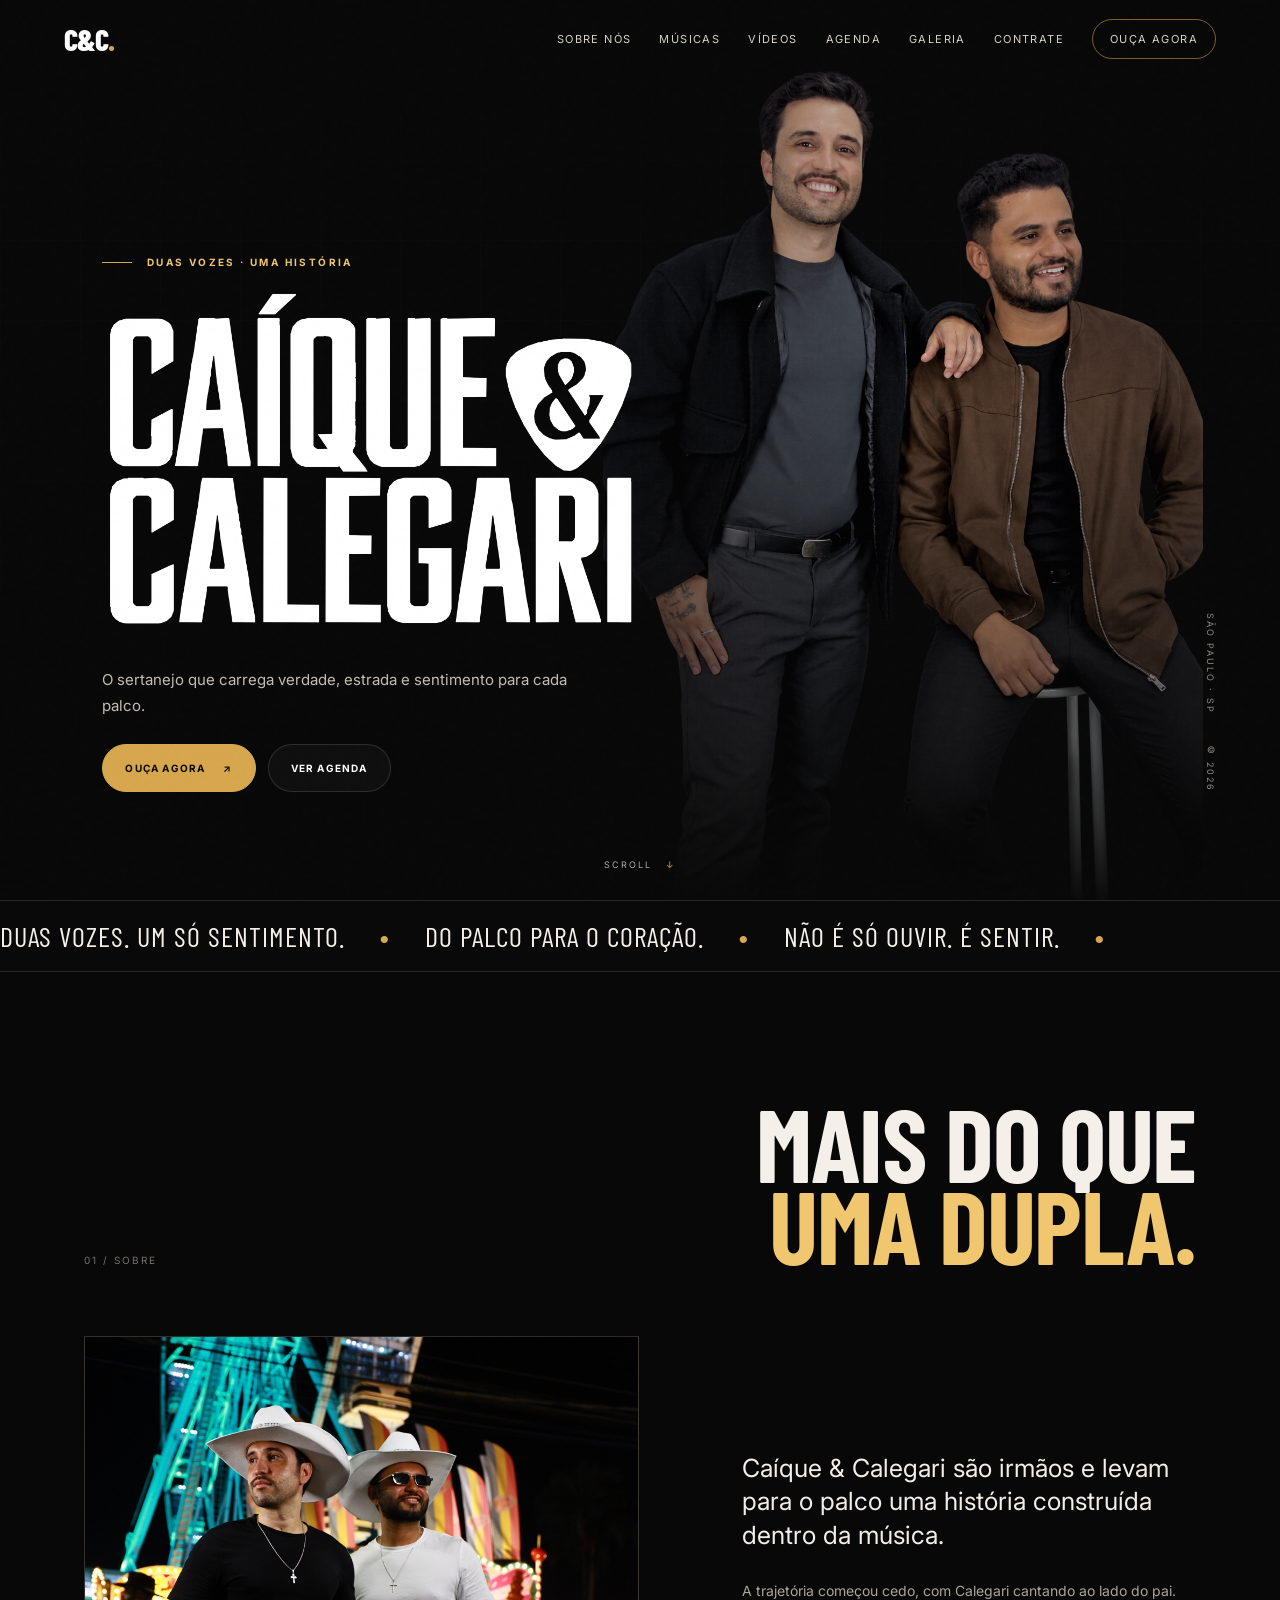
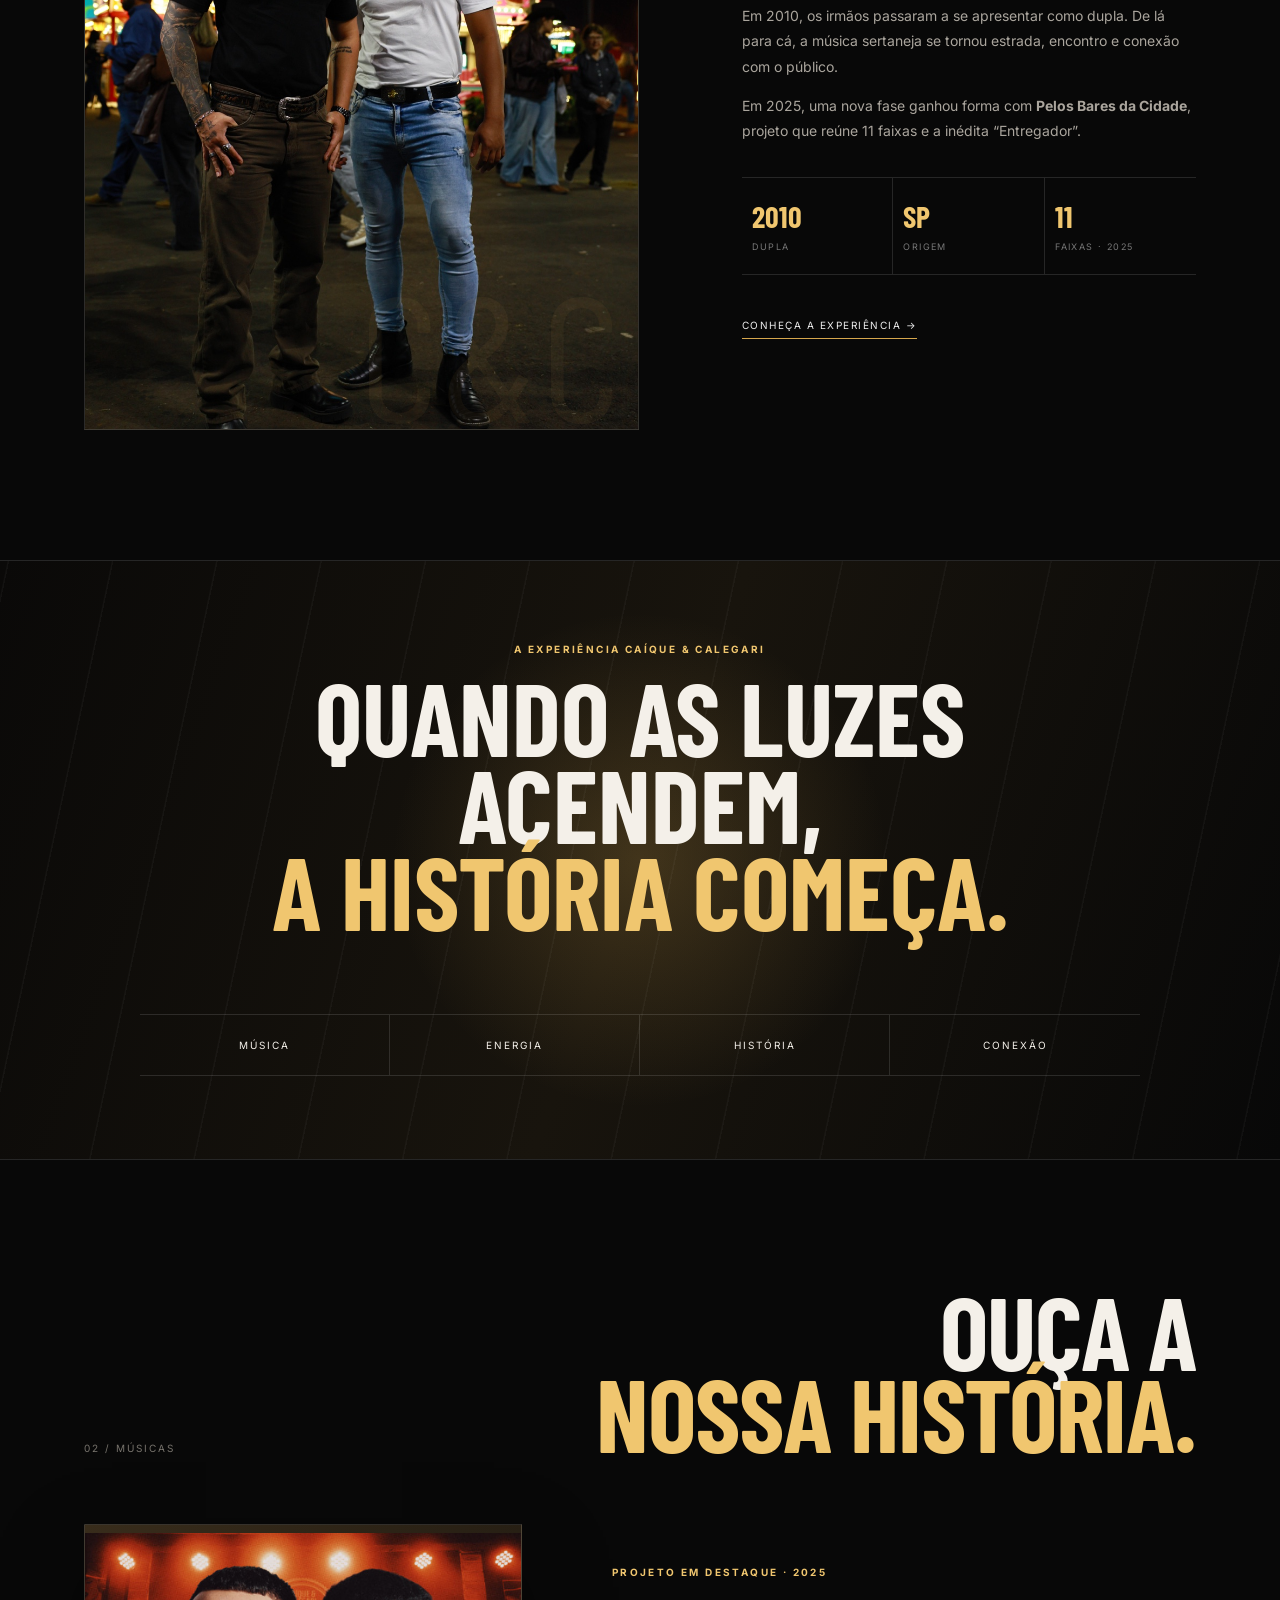
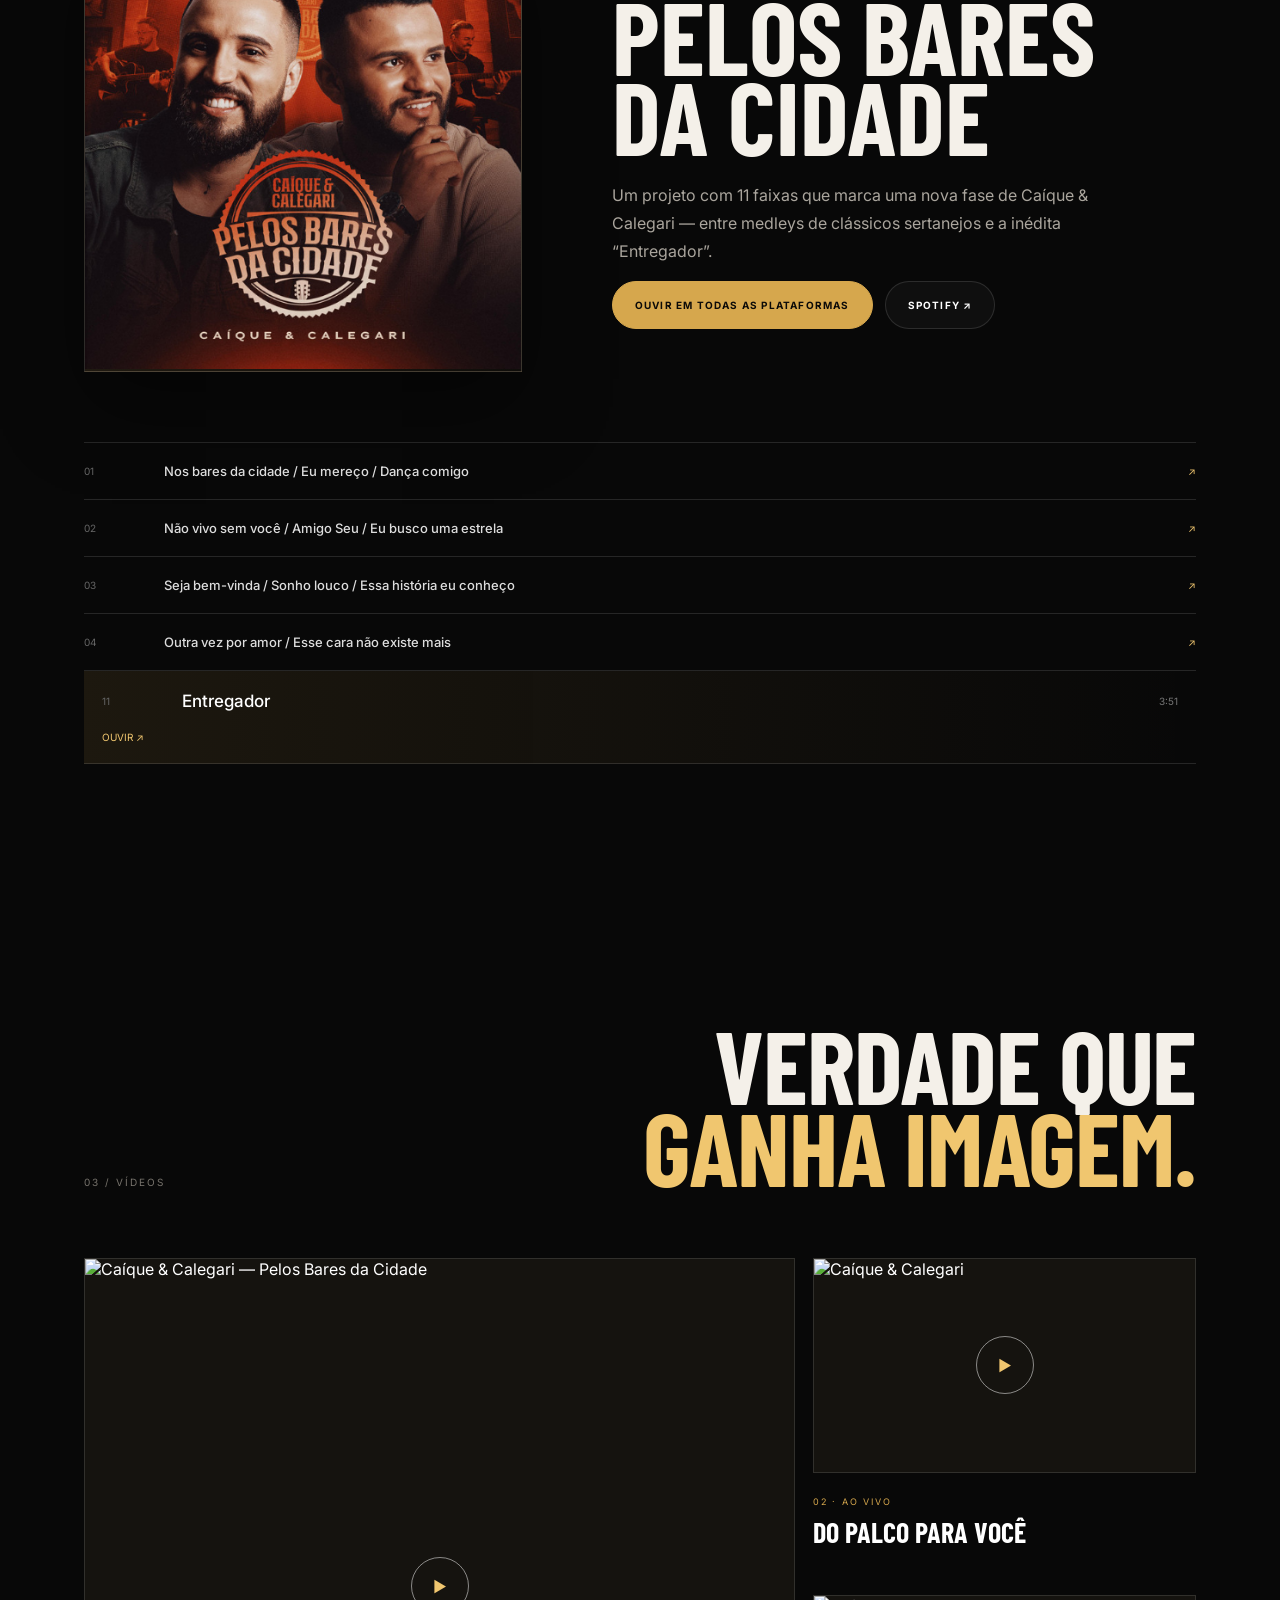
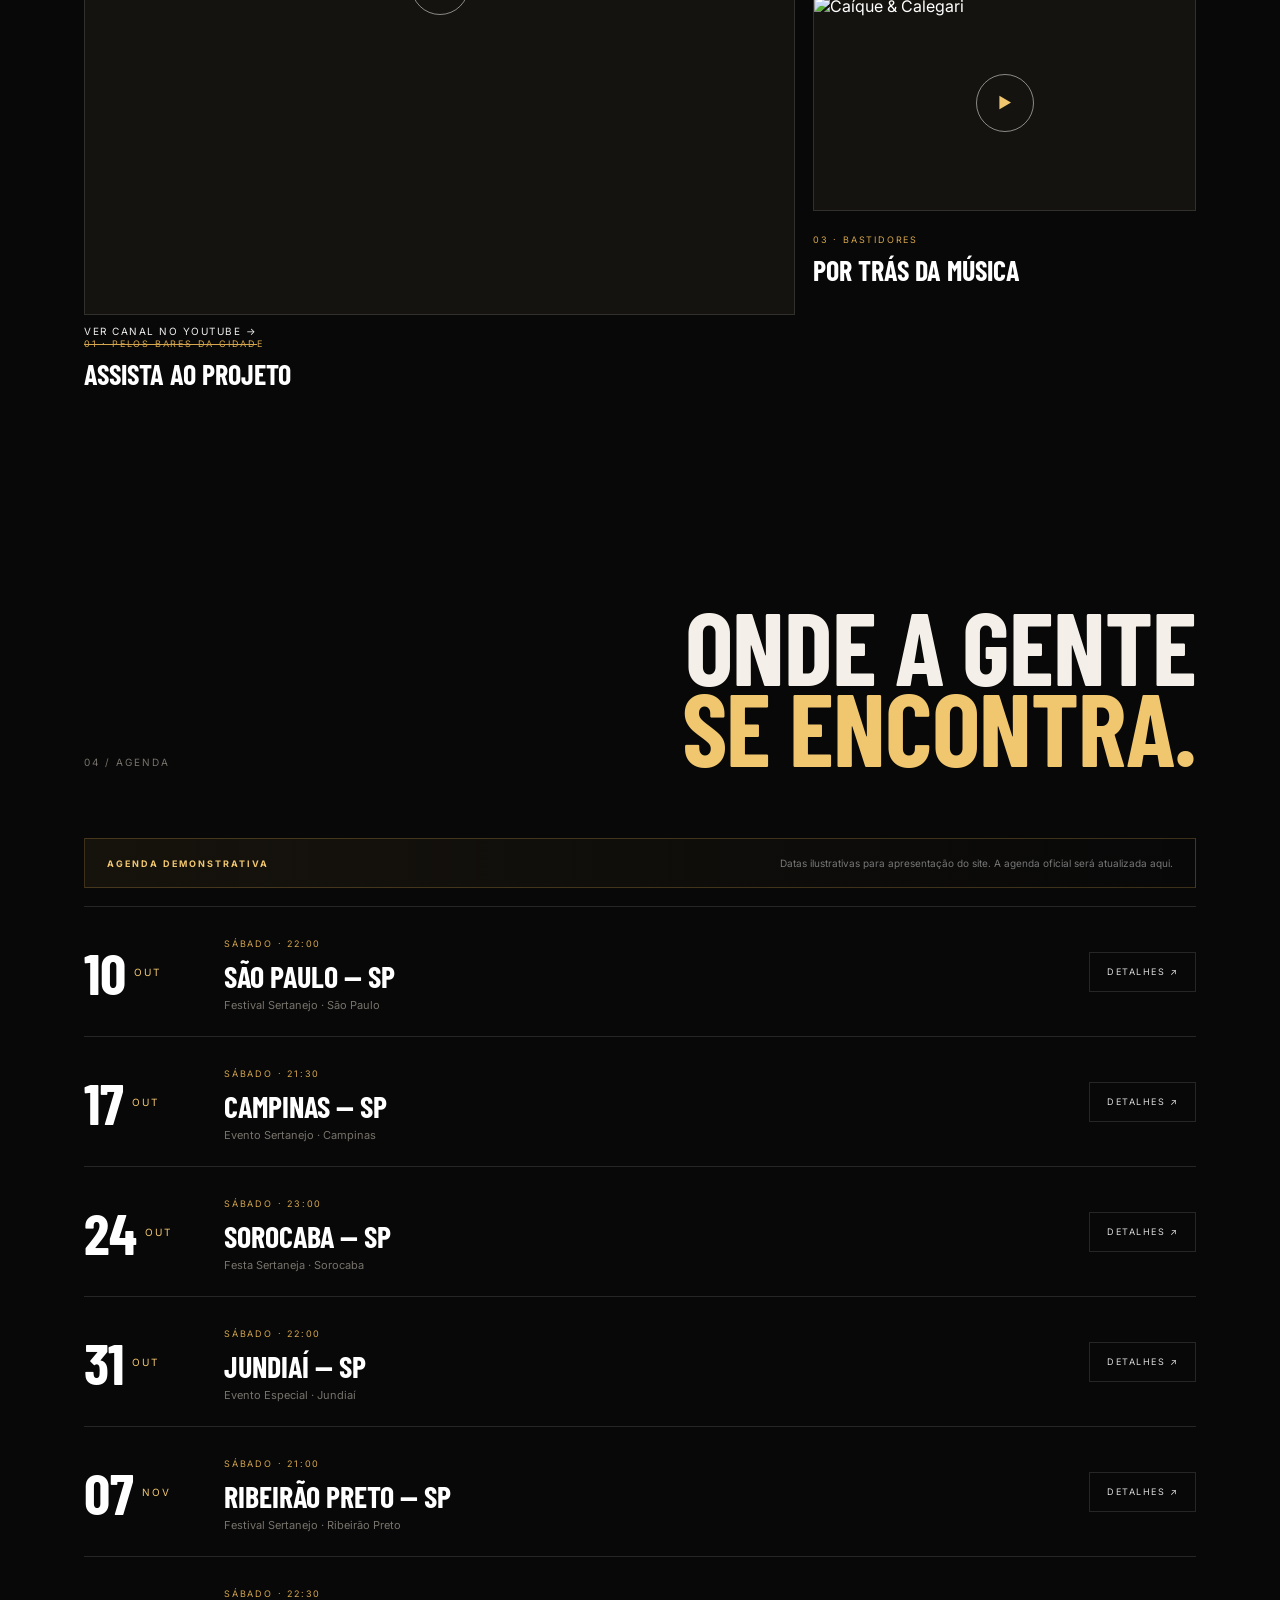
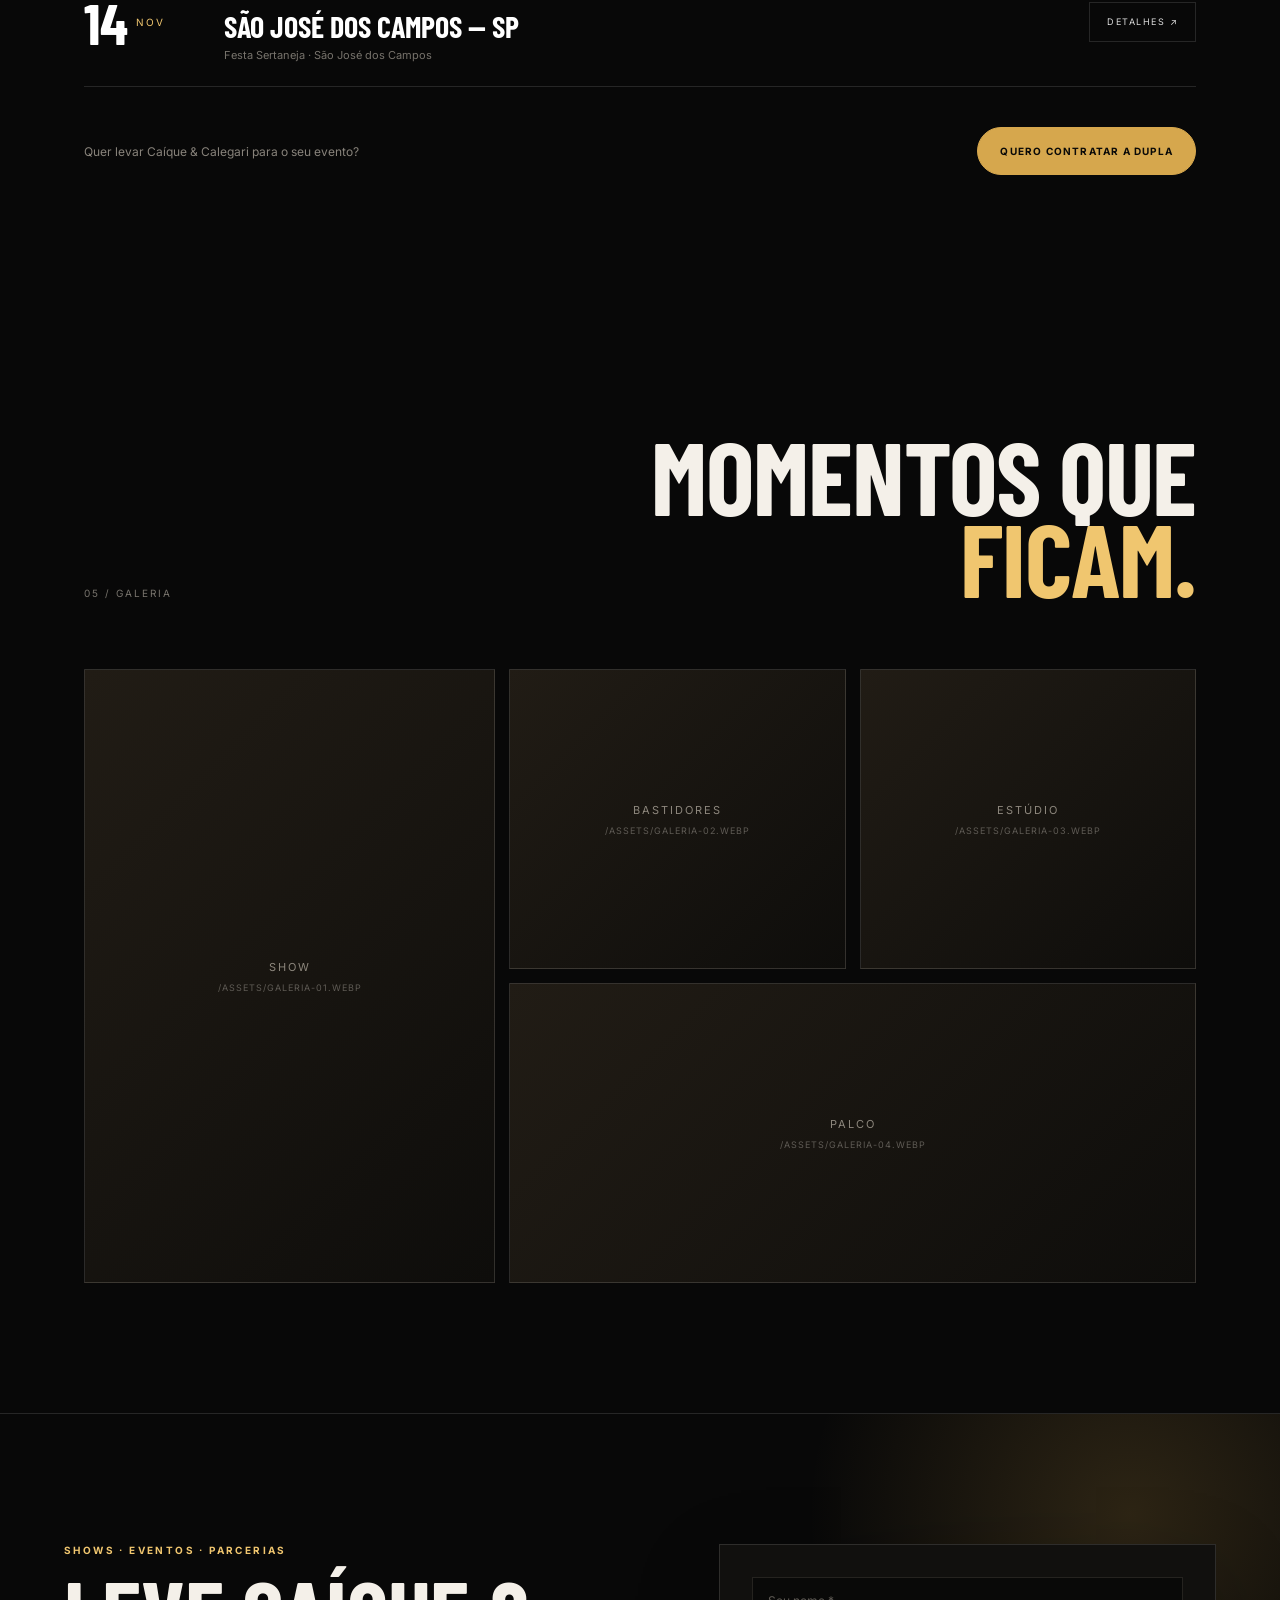
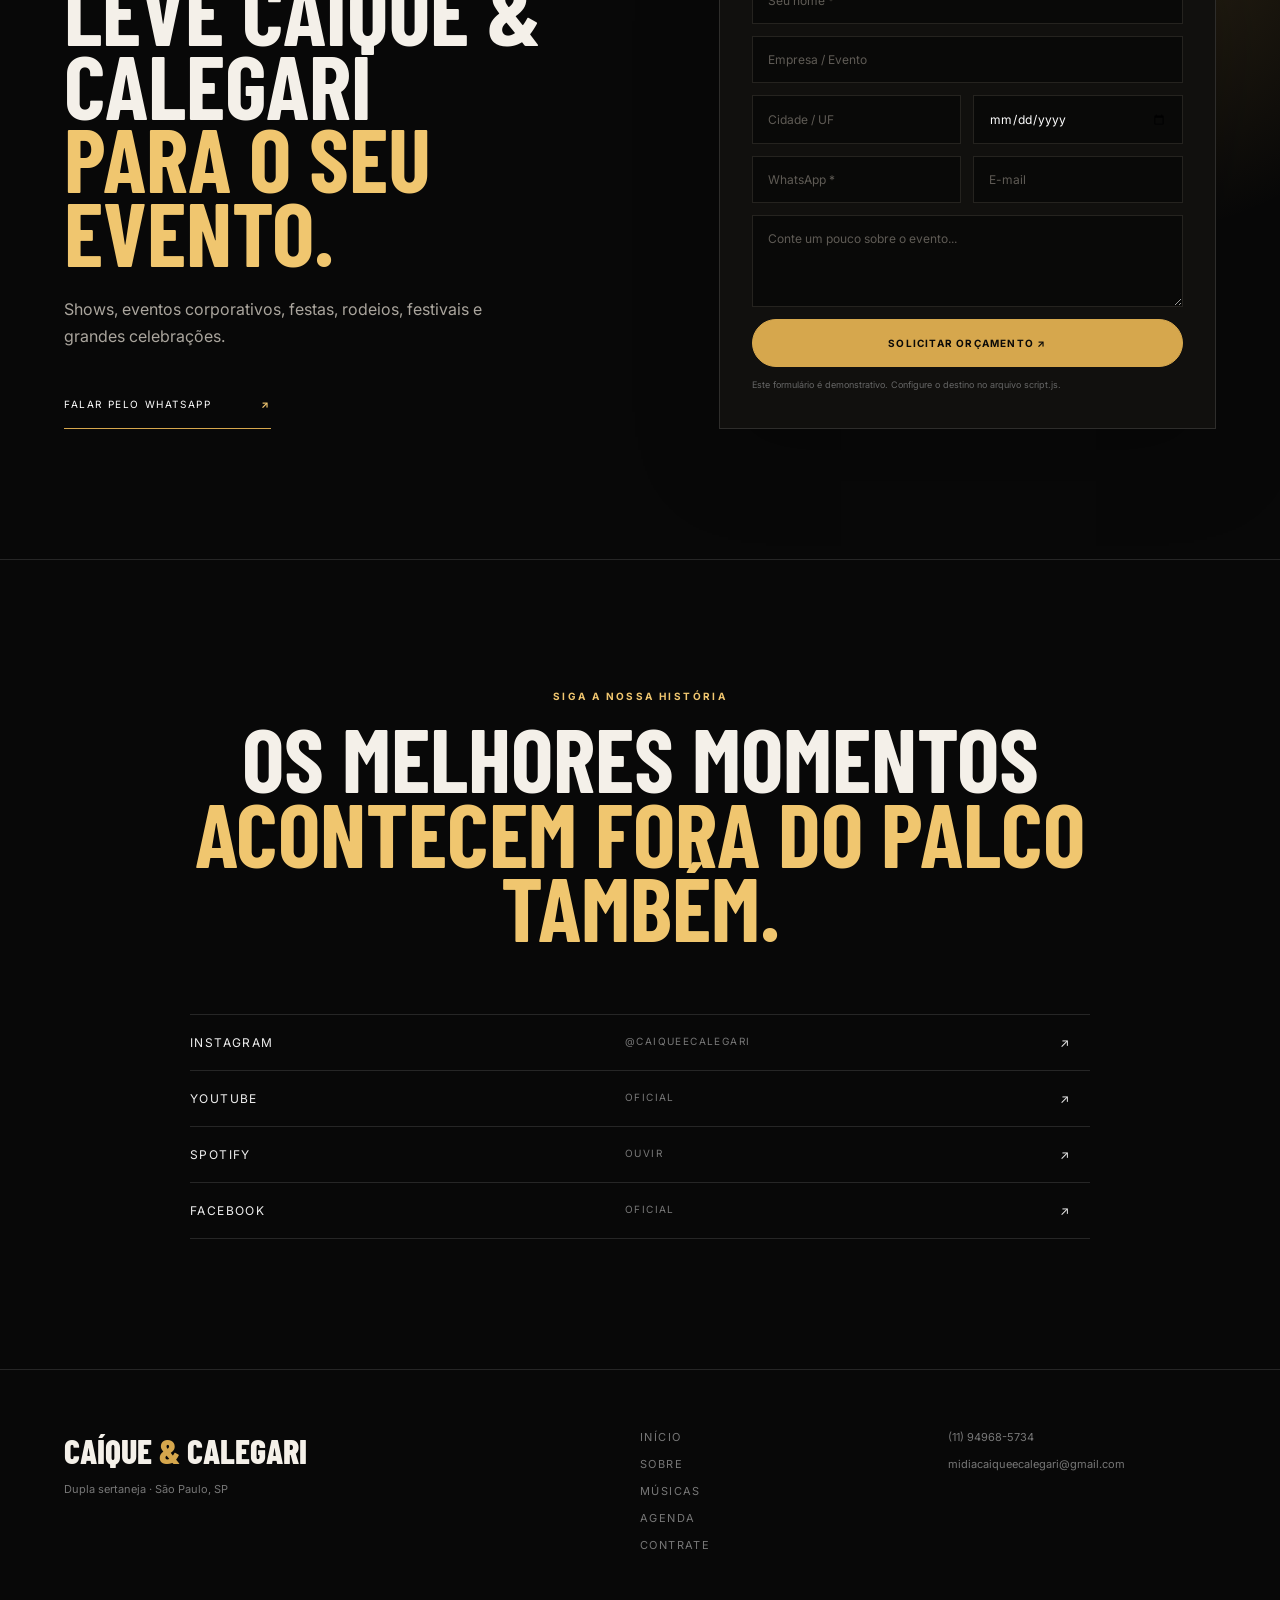
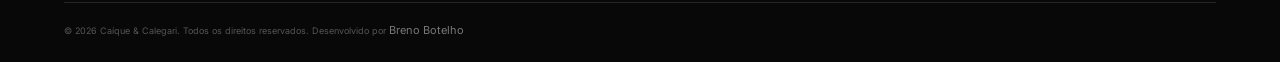
==== commit 22283eea: "Add files via upload" ====
--- a/index.html
+++ b/index.html
@@ -1062,7 +1062,7 @@
 
 
 <div class="copyright">
-  © 2026 Caíque &amp; Calegari. Todos os direitos reservados.
+  © 2026 Caíque &amp; Calegari. Todos os direitos reservados. Desenvolvido por <a href="instagram.com/brenobotelho_"> Breno Botelho </a>
 </div>
 
 
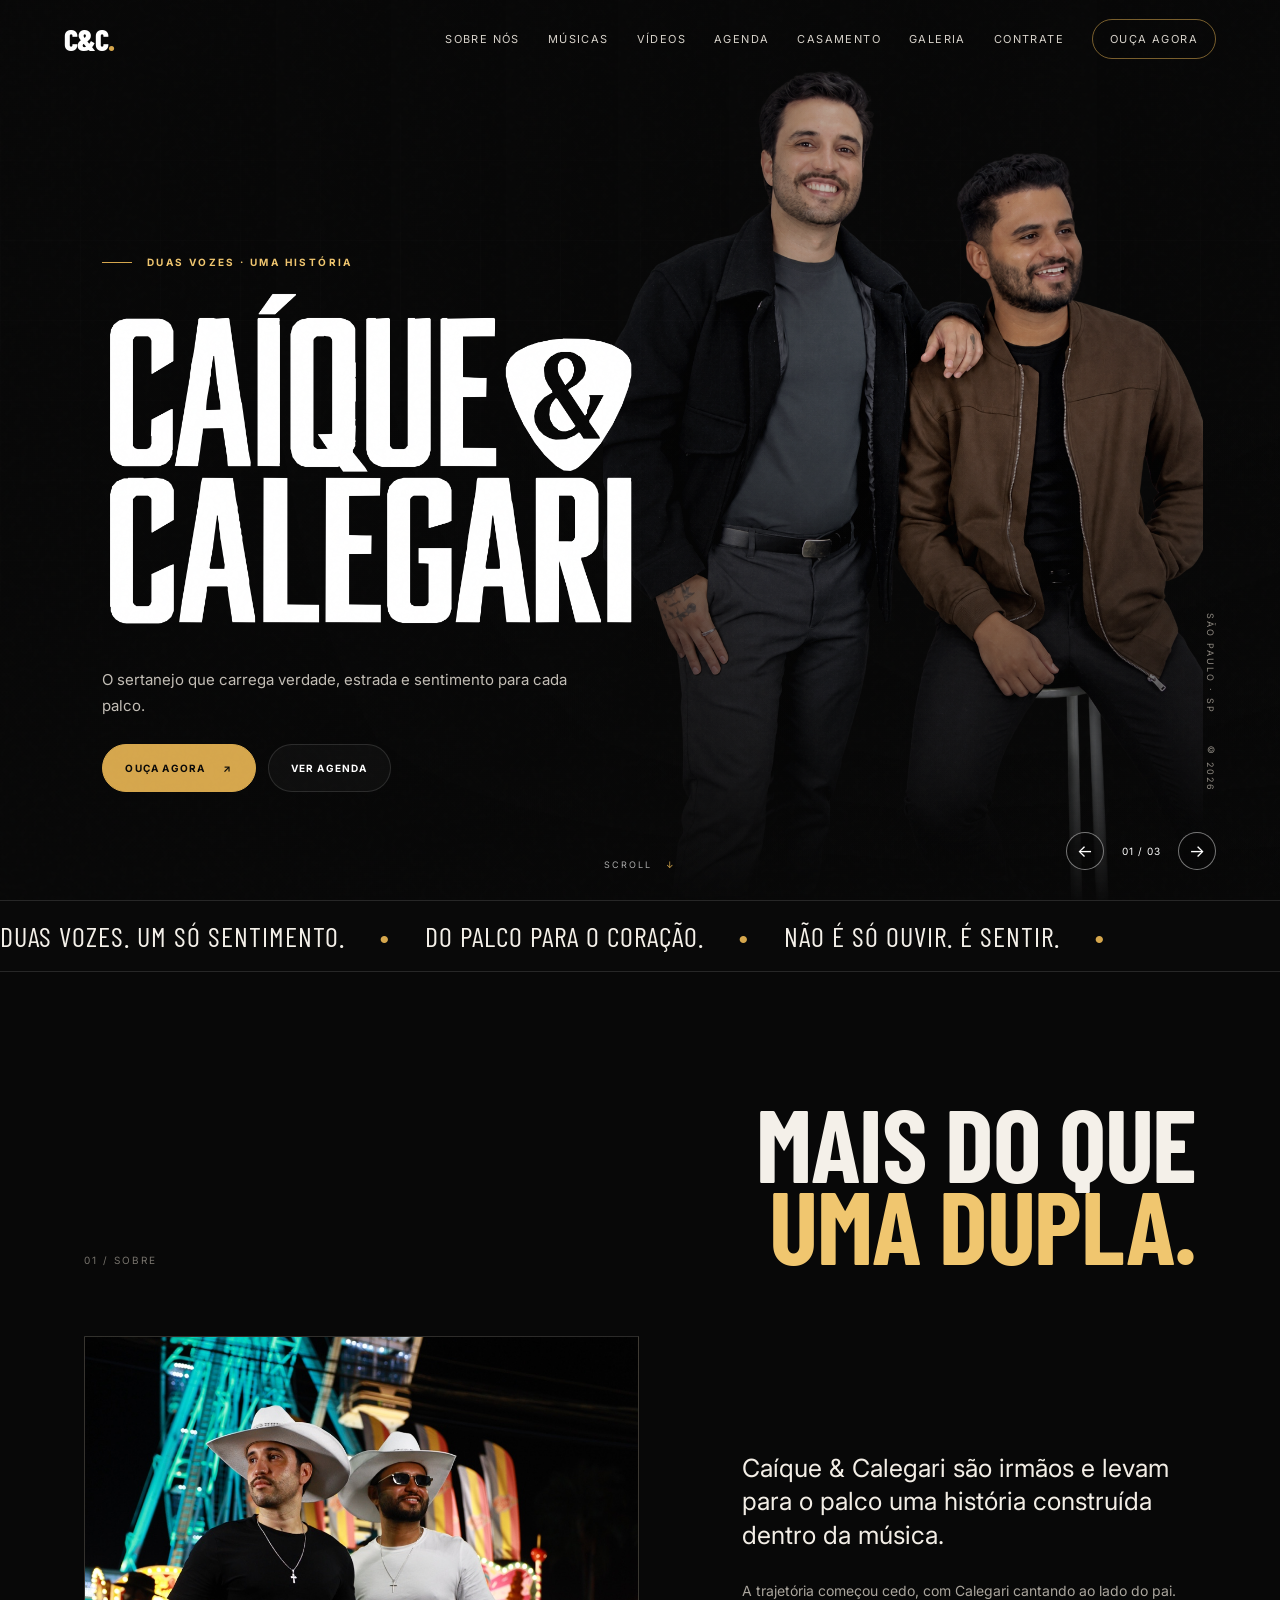
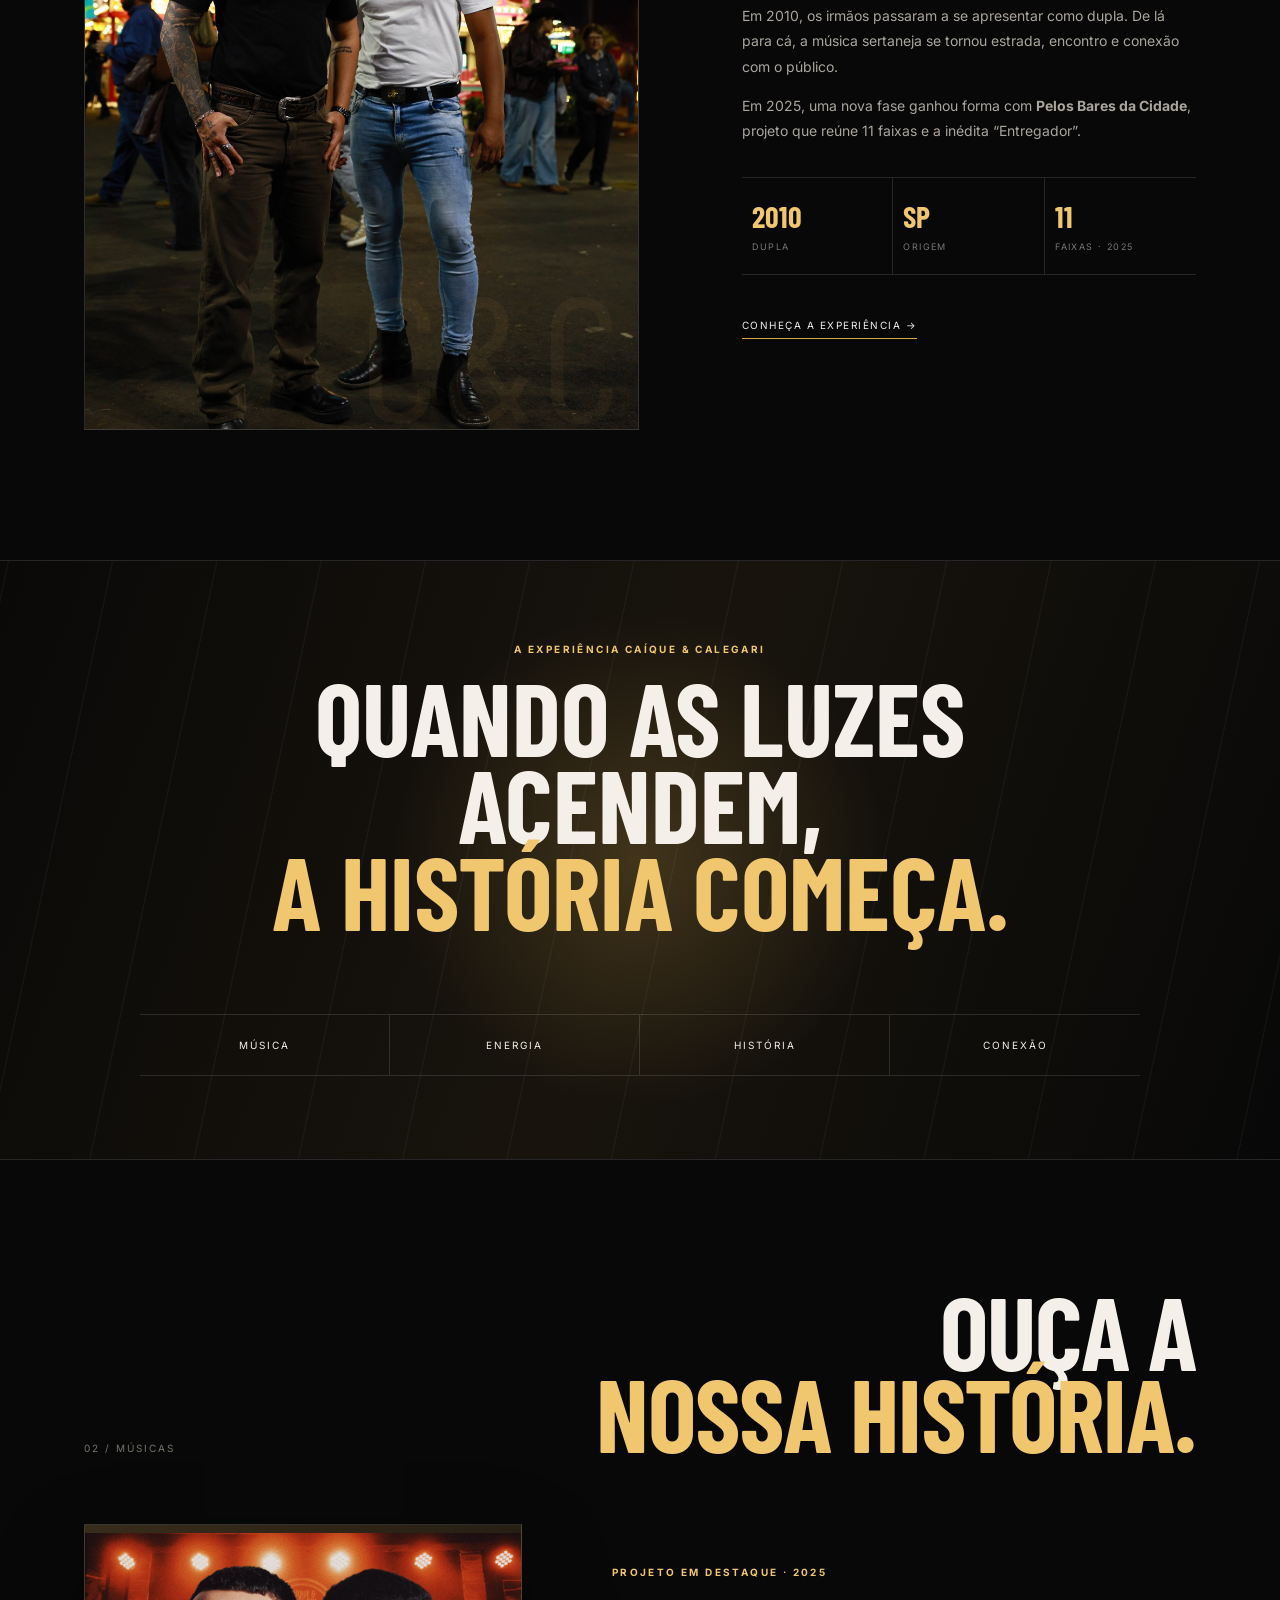
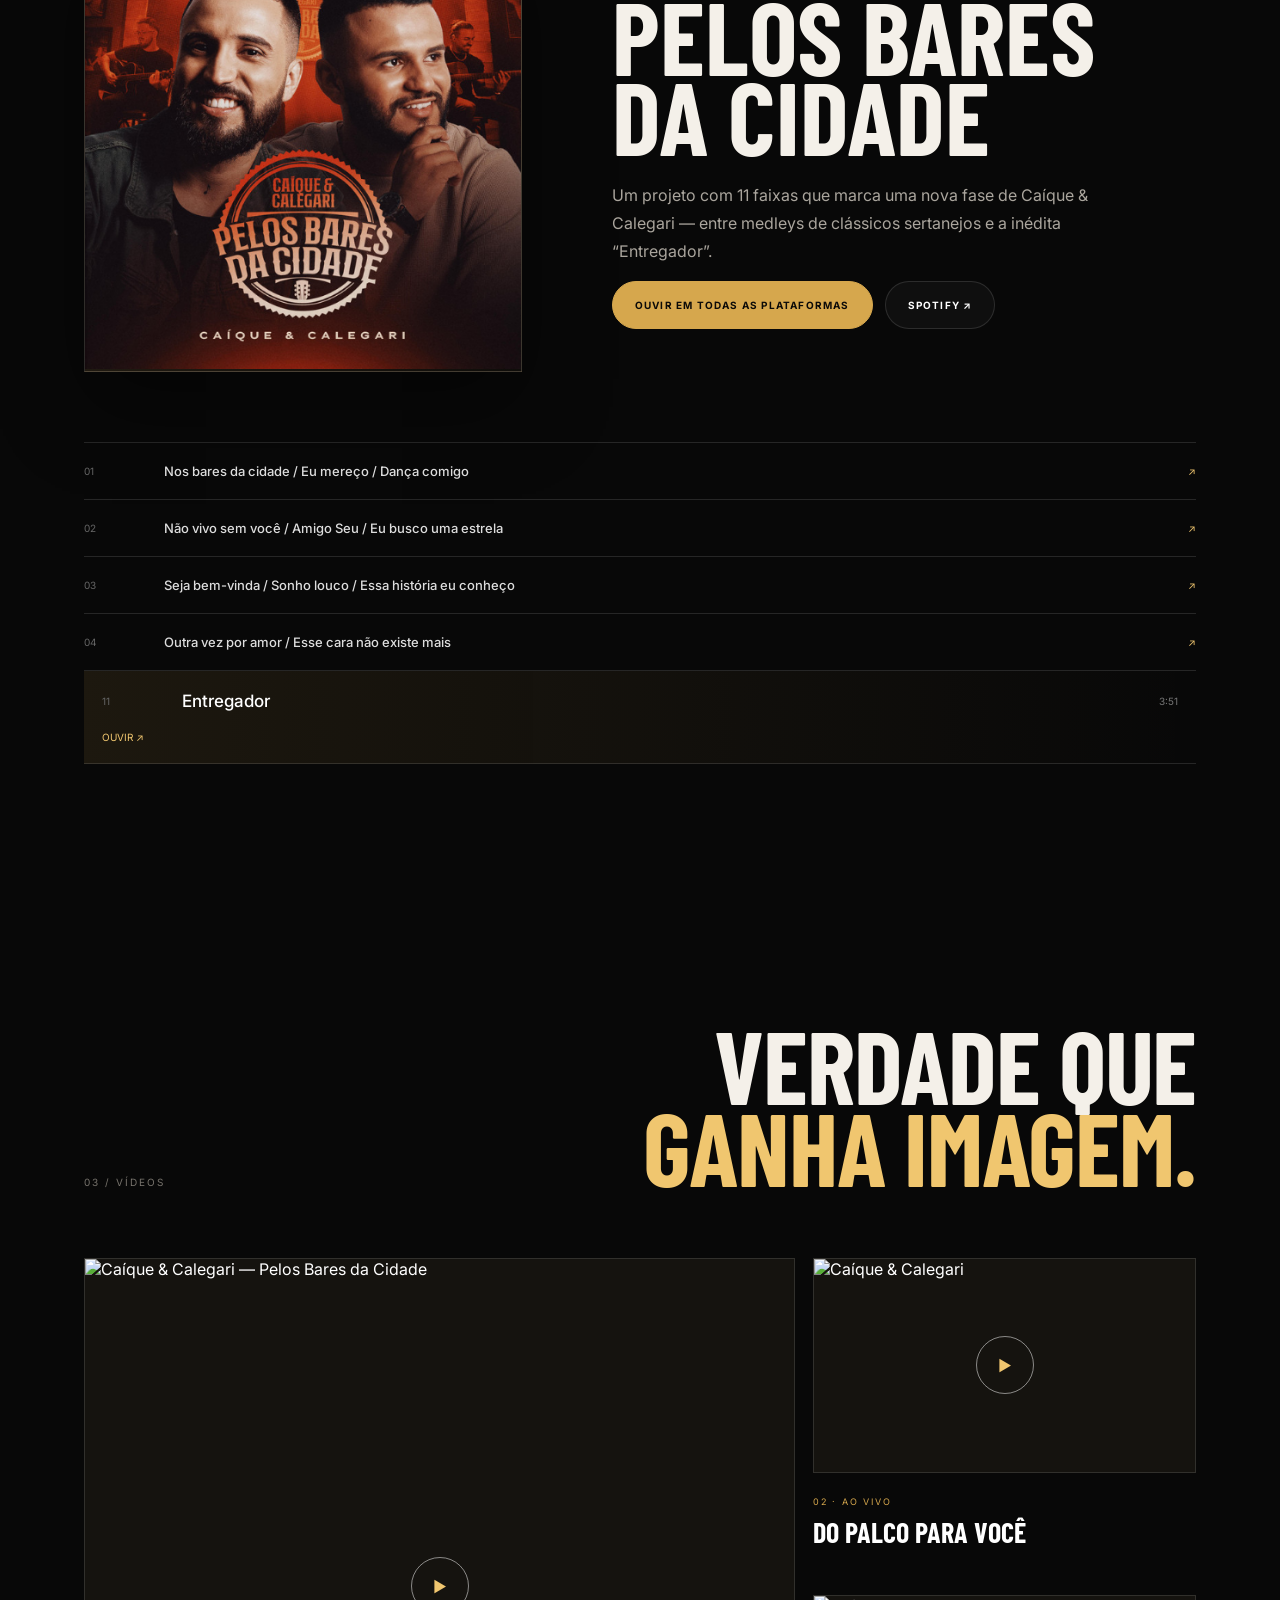
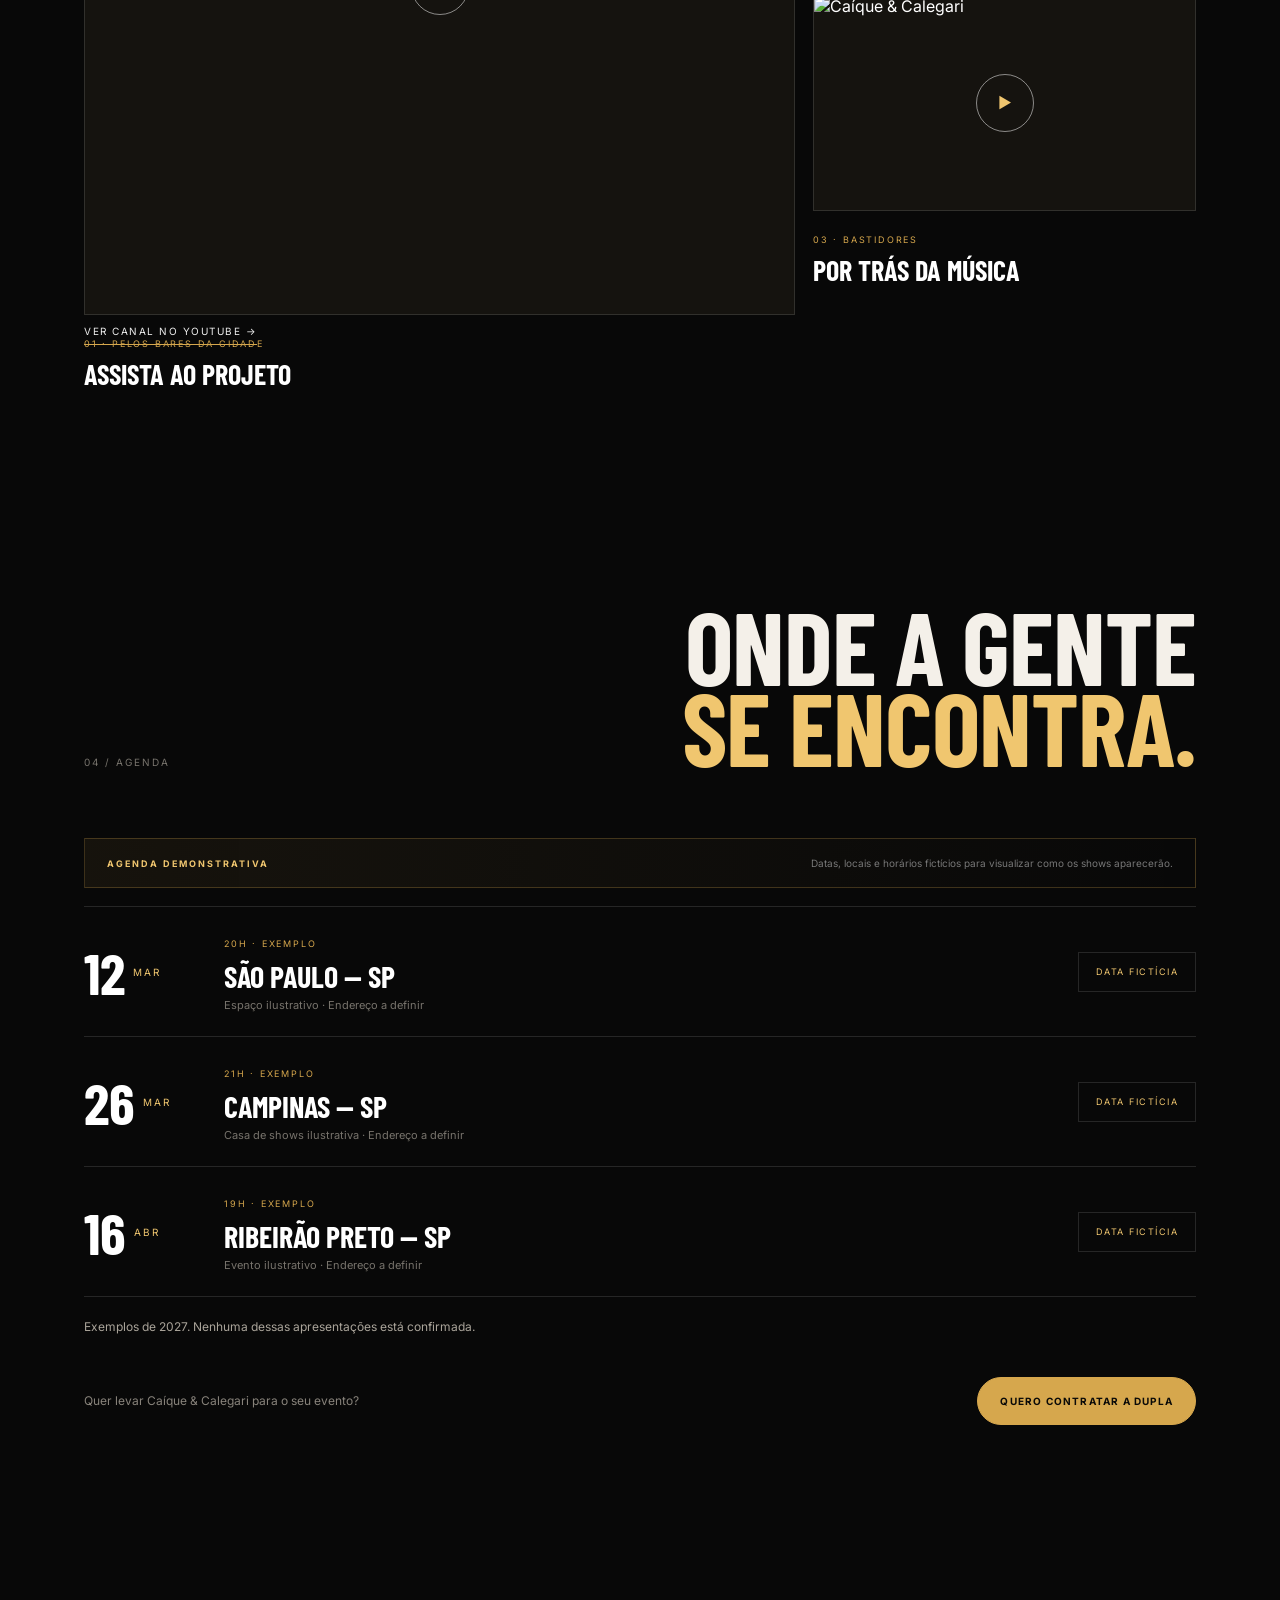
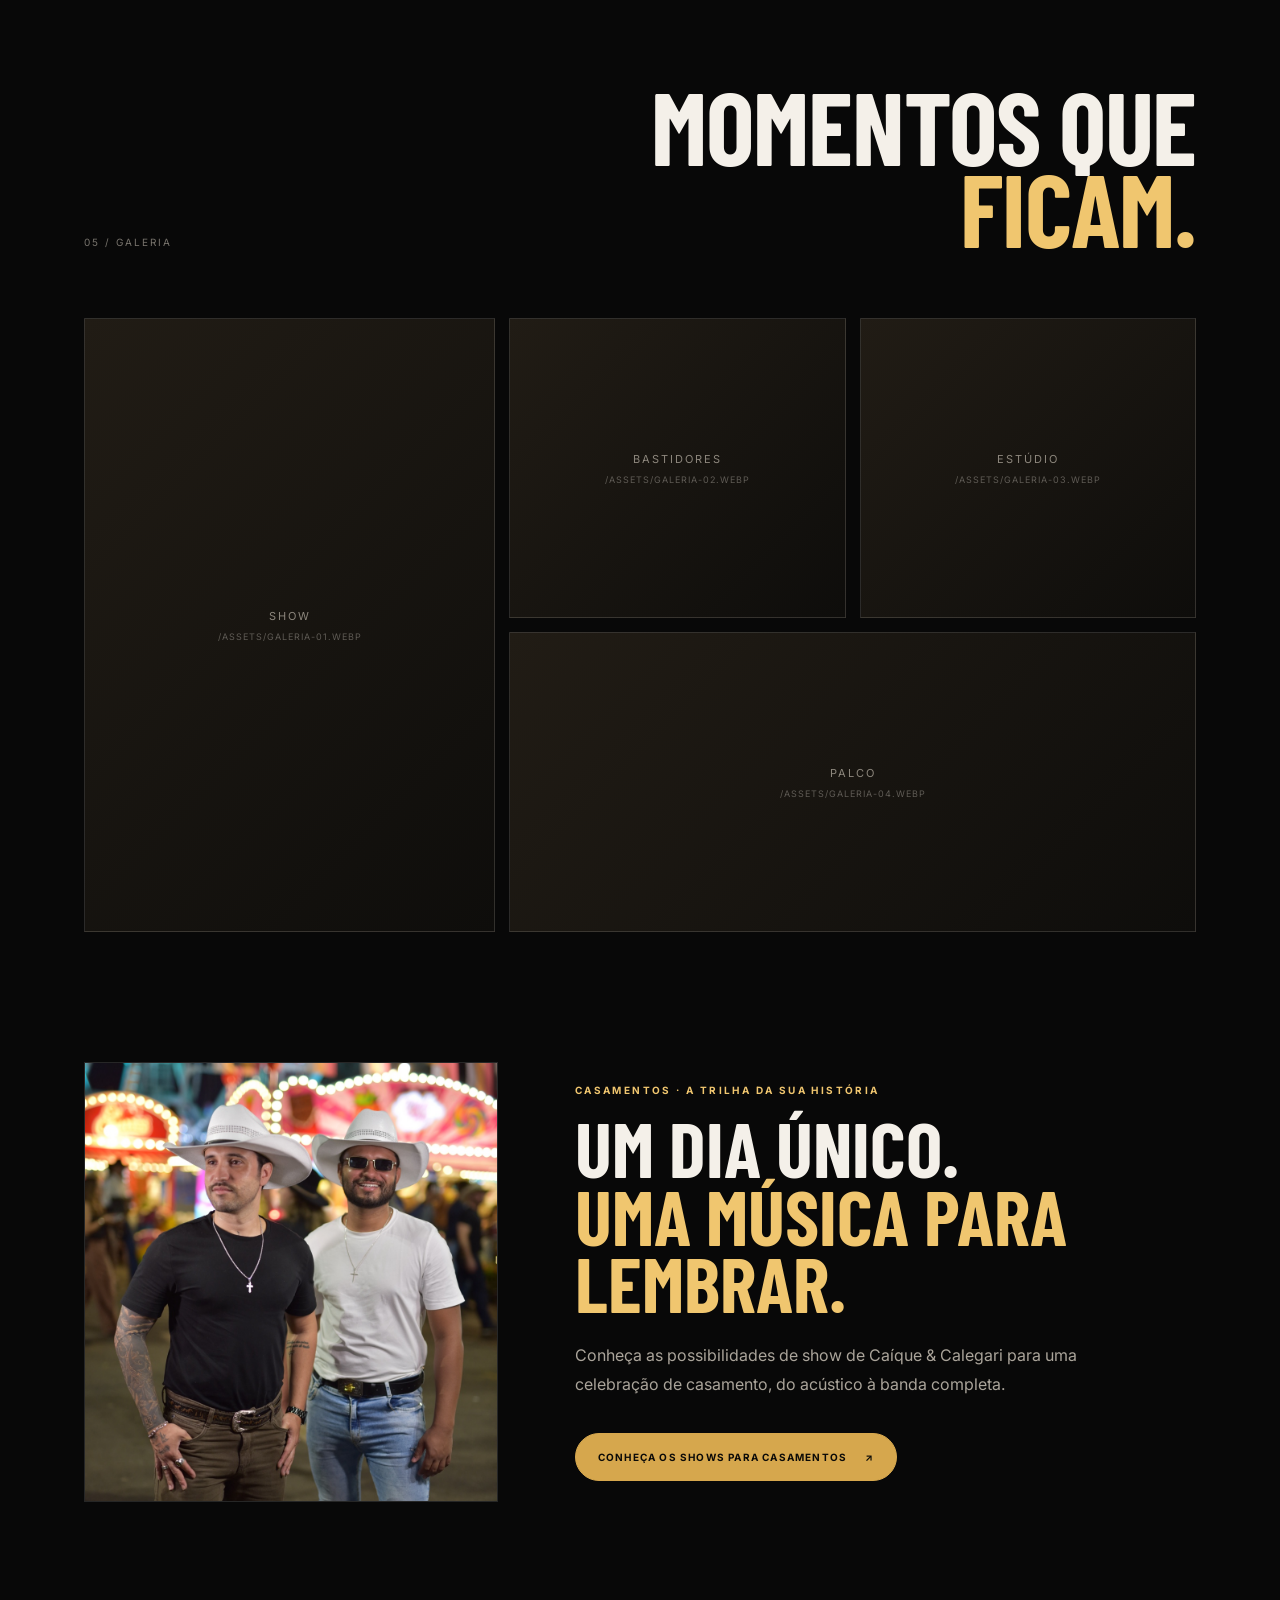
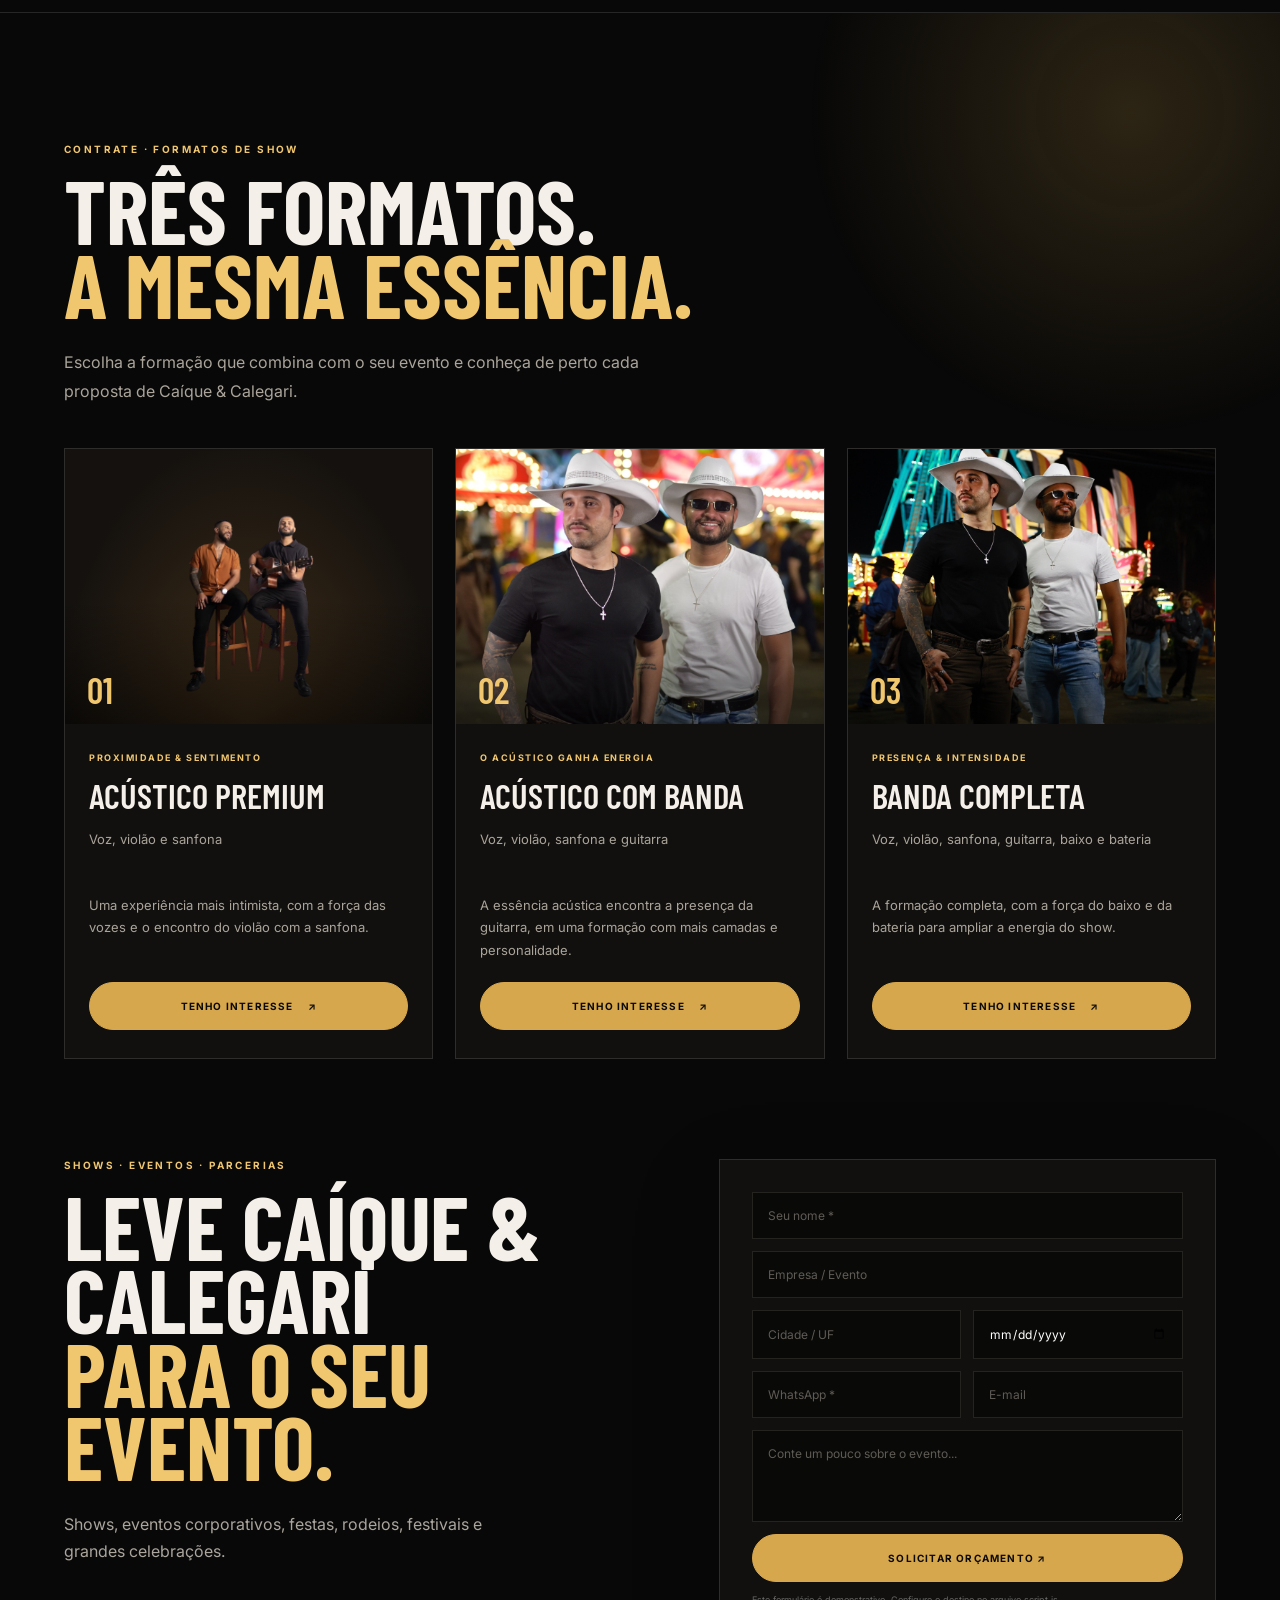
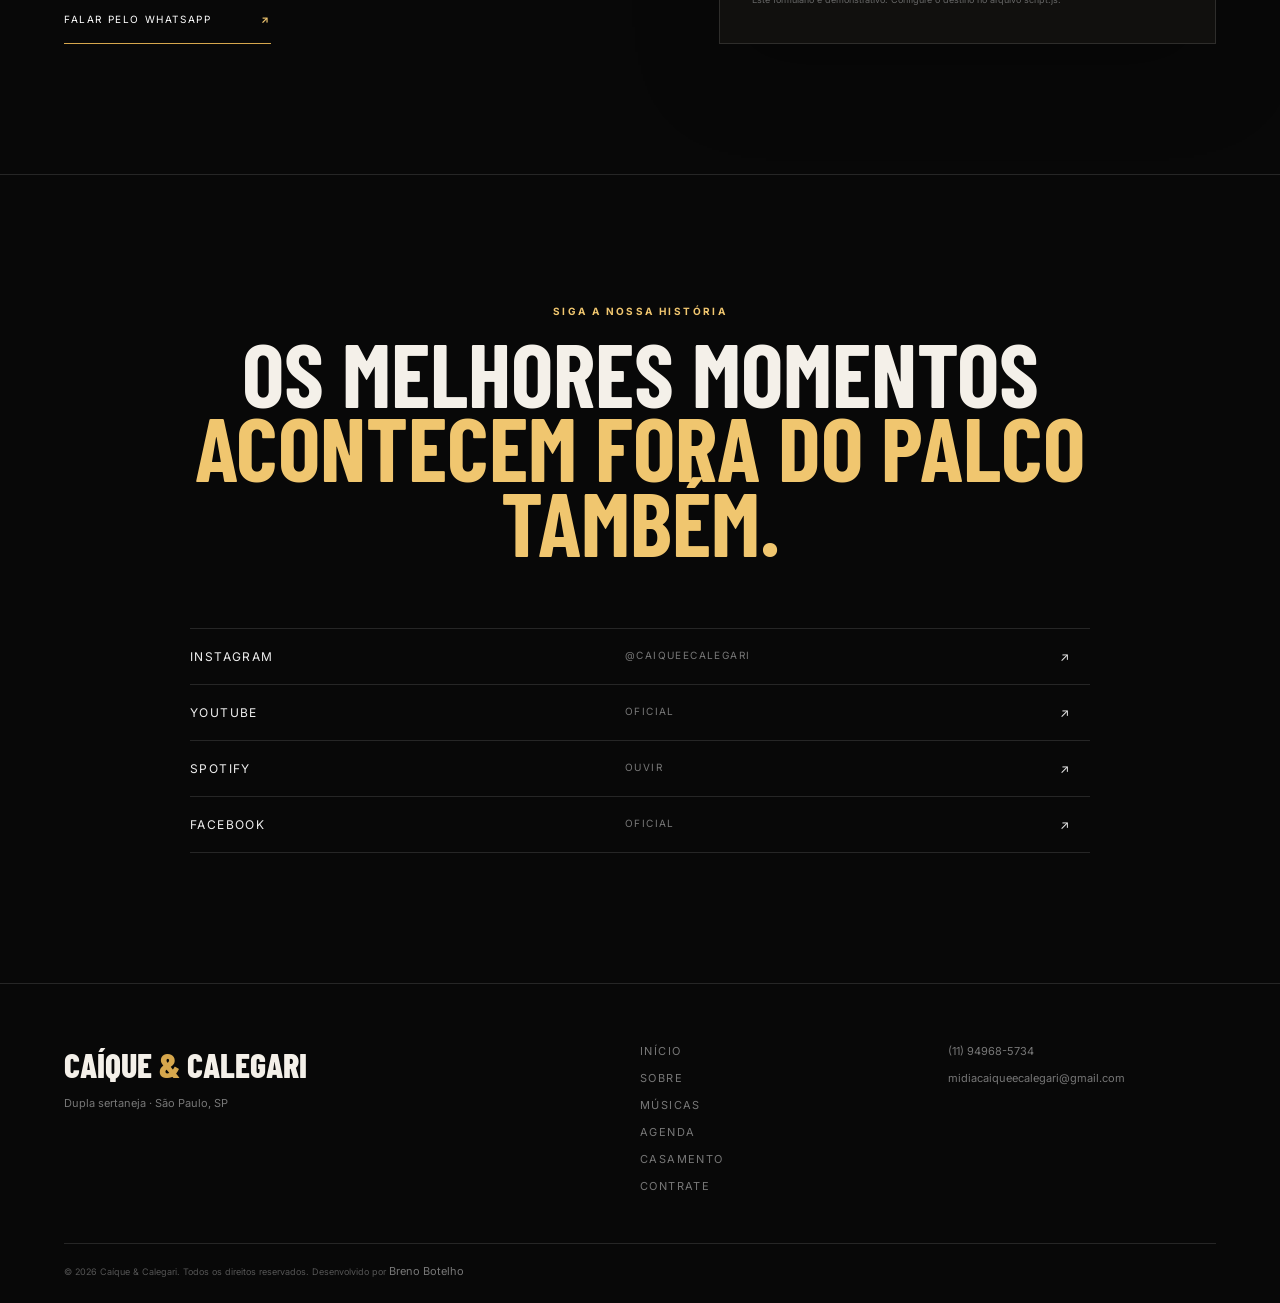
==== commit 547ab139: "Add files via upload" ====
--- a/index.html
+++ b/index.html
@@ -25,6 +25,7 @@
   >
 
   <link rel="stylesheet" href="styles.css">
+  <link rel="stylesheet" href="shows.css">
 </head>
 
 <body>
@@ -58,6 +59,7 @@
   <a href="#musicas">Músicas</a>
   <a href="#videos">Vídeos</a>
   <a href="#agenda">Agenda</a>
+  <a href="casamentos.html">Casamento</a>
   <a href="#galeria">Galeria</a>
   <a href="#contrate">Contrate</a>
 
@@ -84,11 +86,16 @@
 
 <section class="hero" id="inicio">
 
-  <div class="hero-image">
-    <img
-      src="img/dupla2.png"
-      alt="Caíque & Calegari"
-    >
+  <div class="hero-image" id="heroCarousel">
+    <div class="hero-slide is-active" aria-hidden="false">
+      <img src="img/dupla2.png" alt="Caíque e Calegari em foto de divulgação" fetchpriority="high">
+    </div>
+    <div class="hero-slide" aria-hidden="true">
+      <img src="img/sobre1.jpeg" alt="Caíque e Calegari juntos, com chapéus brancos" loading="lazy">
+    </div>
+    <div class="hero-slide" aria-hidden="true">
+      <img src="img/sobre2.jpeg" alt="A dupla Caíque e Calegari em retrato noturno" loading="lazy">
+    </div>
   </div>
 
   <div class="hero-vignette"></div>
@@ -142,6 +149,12 @@
   <div class="hero-meta">
     <span>SÃO PAULO · SP</span>
     <span>© 2026</span>
+  </div>
+
+  <div class="hero-controls" aria-label="Fotos da dupla">
+    <button class="hero-control" type="button" data-hero-prev aria-label="Foto anterior">←</button>
+    <span class="hero-count" aria-live="polite">01 / 03</span>
+    <button class="hero-control" type="button" data-hero-next aria-label="Próxima foto">→</button>
   </div>
 
   <a class="scroll-cue" href="#sobre">
@@ -569,212 +582,29 @@
   </div>
 
 
-  <!--
-    ATENÇÃO:
-    As datas abaixo são DEMONSTRATIVAS.
-    Substituir pelas datas oficiais antes da publicação.
-  -->
-
   <div class="agenda-notice reveal">
     <span>AGENDA DEMONSTRATIVA</span>
-    <p>
-      Datas ilustrativas para apresentação do site.
-      A agenda oficial será atualizada aqui.
-    </p>
-  </div>
-
+    <p>Datas, locais e horários fictícios para visualizar como os shows aparecerão.</p>
+  </div>
 
   <div class="agenda-list reveal">
-
-
-    <!-- EVENTO 01 -->
-
     <article class="agenda-item">
-
-      <div class="agenda-date">
-
-        <strong>10</strong>
-
-        <span>OUT</span>
-
-      </div>
-
-
-      <div class="agenda-info">
-
-        <span>SÁBADO · 22:00</span>
-
-        <h3>São Paulo — SP</h3>
-
-        <p>Festival Sertanejo · São Paulo</p>
-
-      </div>
-
-
-      <a class="agenda-button" href="#contrate">
-        DETALHES ↗
-      </a>
-
+      <div class="agenda-date"><strong>12</strong><span>MAR</span></div>
+      <div class="agenda-info"><span>20H · EXEMPLO</span><h3>SÃO PAULO — SP</h3><p>Espaço ilustrativo · Endereço a definir</p></div>
+      <span class="agenda-button">DATA FICTÍCIA</span>
     </article>
-
-
-    <!-- EVENTO 02 -->
-
     <article class="agenda-item">
-
-      <div class="agenda-date">
-
-        <strong>17</strong>
-
-        <span>OUT</span>
-
-      </div>
-
-
-      <div class="agenda-info">
-
-        <span>SÁBADO · 21:30</span>
-
-        <h3>Campinas — SP</h3>
-
-        <p>Evento Sertanejo · Campinas</p>
-
-      </div>
-
-
-      <a class="agenda-button" href="#contrate">
-        DETALHES ↗
-      </a>
-
+      <div class="agenda-date"><strong>26</strong><span>MAR</span></div>
+      <div class="agenda-info"><span>21H · EXEMPLO</span><h3>CAMPINAS — SP</h3><p>Casa de shows ilustrativa · Endereço a definir</p></div>
+      <span class="agenda-button">DATA FICTÍCIA</span>
     </article>
-
-
-    <!-- EVENTO 03 -->
-
     <article class="agenda-item">
-
-      <div class="agenda-date">
-
-        <strong>24</strong>
-
-        <span>OUT</span>
-
-      </div>
-
-
-      <div class="agenda-info">
-
-        <span>SÁBADO · 23:00</span>
-
-        <h3>Sorocaba — SP</h3>
-
-        <p>Festa Sertaneja · Sorocaba</p>
-
-      </div>
-
-
-      <a class="agenda-button" href="#contrate">
-        DETALHES ↗
-      </a>
-
+      <div class="agenda-date"><strong>16</strong><span>ABR</span></div>
+      <div class="agenda-info"><span>19H · EXEMPLO</span><h3>RIBEIRÃO PRETO — SP</h3><p>Evento ilustrativo · Endereço a definir</p></div>
+      <span class="agenda-button">DATA FICTÍCIA</span>
     </article>
-
-
-    <!-- EVENTO 04 -->
-
-    <article class="agenda-item">
-
-      <div class="agenda-date">
-
-        <strong>31</strong>
-
-        <span>OUT</span>
-
-      </div>
-
-
-      <div class="agenda-info">
-
-        <span>SÁBADO · 22:00</span>
-
-        <h3>Jundiaí — SP</h3>
-
-        <p>Evento Especial · Jundiaí</p>
-
-      </div>
-
-
-      <a class="agenda-button" href="#contrate">
-        DETALHES ↗
-      </a>
-
-    </article>
-
-
-    <!-- EVENTO 05 -->
-
-    <article class="agenda-item">
-
-      <div class="agenda-date">
-
-        <strong>07</strong>
-
-        <span>NOV</span>
-
-      </div>
-
-
-      <div class="agenda-info">
-
-        <span>SÁBADO · 21:00</span>
-
-        <h3>Ribeirão Preto — SP</h3>
-
-        <p>Festival Sertanejo · Ribeirão Preto</p>
-
-      </div>
-
-
-      <a class="agenda-button" href="#contrate">
-        DETALHES ↗
-      </a>
-
-    </article>
-
-
-    <!-- EVENTO 06 -->
-
-    <article class="agenda-item">
-
-      <div class="agenda-date">
-
-        <strong>14</strong>
-
-        <span>NOV</span>
-
-      </div>
-
-
-      <div class="agenda-info">
-
-        <span>SÁBADO · 22:30</span>
-
-        <h3>São José dos Campos — SP</h3>
-
-        <p>Festa Sertaneja · São José dos Campos</p>
-
-      </div>
-
-
-      <a class="agenda-button" href="#contrate">
-        DETALHES ↗
-      </a>
-
-    </article>
-
-
-  </div>
-
+  </div>
+  <p class="agenda-demo-note">Exemplos de 2027. Nenhuma dessas apresentações está confirmada.</p>
 
   <div class="agenda-footer reveal">
 
@@ -840,9 +670,73 @@
      CONTRATAÇÃO
 ========================================================== -->
 
+<section class="wedding-teaser" aria-labelledby="wedding-teaser-title">
+  <div class="wedding-teaser-photo">
+    <img src="img/sobre1.jpeg" alt="Caíque e Calegari juntos em fotografia de divulgação" loading="lazy">
+  </div>
+  <div class="wedding-teaser-copy">
+    <p class="eyebrow">CASAMENTOS · A TRILHA DA SUA HISTÓRIA</p>
+    <h2 id="wedding-teaser-title">Um dia único.<br><em>Uma música para lembrar.</em></h2>
+    <p>Conheça as possibilidades de show de Caíque &amp; Calegari para uma celebração de casamento, do acústico à banda completa.</p>
+    <a class="btn btn-primary" href="casamentos.html">Conheça os shows para casamentos <span aria-hidden="true">↗</span></a>
+  </div>
+</section>
+
 <section class="contract" id="contrate">
 
   <div class="contract-glow"></div>
+
+  <div class="show-formats" aria-labelledby="show-formats-title">
+    <div class="show-formats-heading">
+      <p class="eyebrow">CONTRATE · FORMATOS DE SHOW</p>
+      <h2 id="show-formats-title">Três formatos.<br><em>A mesma essência.</em></h2>
+      <p>Escolha a formação que combina com o seu evento e conheça de perto cada proposta de Caíque &amp; Calegari.</p>
+    </div>
+
+    <div class="show-cards">
+      <article class="show-card">
+        <div class="show-card-photo show-card-photo--acoustic">
+          <img src="img/dupla1.png" alt="Caíque e Calegari sentados, com violão" width="408" height="612" loading="lazy">
+          <span class="show-card-number" aria-hidden="true">01</span>
+        </div>
+        <div class="show-card-copy">
+          <p class="eyebrow">PROXIMIDADE &amp; SENTIMENTO</p>
+          <h3>Acústico Premium</h3>
+          <p class="show-card-lineup">Voz, violão e sanfona</p>
+          <p>Uma experiência mais intimista, com a força das vozes e o encontro do violão com a sanfona.</p>
+          <a class="btn btn-primary" href="acustico-premium.html" aria-label="Tenho interesse no show Acústico Premium">Tenho interesse <span aria-hidden="true">↗</span></a>
+        </div>
+      </article>
+
+      <article class="show-card">
+        <div class="show-card-photo">
+          <img src="img/sobre1.jpeg" alt="Retrato de Caíque e Calegari com chapéus brancos" width="1024" height="1536" loading="lazy">
+          <span class="show-card-number" aria-hidden="true">02</span>
+        </div>
+        <div class="show-card-copy">
+          <p class="eyebrow">O ACÚSTICO GANHA ENERGIA</p>
+          <h3>Acústico com banda</h3>
+          <p class="show-card-lineup">Voz, violão, sanfona e guitarra</p>
+          <p>A essência acústica encontra a presença da guitarra, em uma formação com mais camadas e personalidade.</p>
+          <a class="btn btn-primary" href="acustico-com-banda.html" aria-label="Tenho interesse no show Acústico com banda">Tenho interesse <span aria-hidden="true">↗</span></a>
+        </div>
+      </article>
+
+      <article class="show-card">
+        <div class="show-card-photo">
+          <img src="img/sobre2.jpeg" alt="Caíque e Calegari em uma fotografia noturna" width="1024" height="1536" loading="lazy">
+          <span class="show-card-number" aria-hidden="true">03</span>
+        </div>
+        <div class="show-card-copy">
+          <p class="eyebrow">PRESENÇA &amp; INTENSIDADE</p>
+          <h3>Banda completa</h3>
+          <p class="show-card-lineup">Voz, violão, sanfona, guitarra, baixo e bateria</p>
+          <p>A formação completa, com a força do baixo e da bateria para ampliar a energia do show.</p>
+          <a class="btn btn-primary" href="banda-completa.html" aria-label="Tenho interesse no show com Banda completa">Tenho interesse <span aria-hidden="true">↗</span></a>
+        </div>
+      </article>
+    </div>
+  </div>
 
   <div class="contract-inner">
 
@@ -1043,6 +937,7 @@
   <a href="#sobre">Sobre</a>
   <a href="#musicas">Músicas</a>
   <a href="#agenda">Agenda</a>
+  <a href="casamentos.html">Casamento</a>
   <a href="#contrate">Contrate</a>
 
 </div>
@@ -1062,7 +957,7 @@
 
 
 <div class="copyright">
-  © 2026 Caíque &amp; Calegari. Todos os direitos reservados. Desenvolvido por <a href="instagram.com/brenobotelho_"> Breno Botelho </a>
+  © 2026 Caíque &amp; Calegari. Todos os direitos reservados. Desenvolvido por <a href="https://www.instagram.com/brenobotelho_/" target="_blank" rel="noopener noreferrer"> Breno Botelho </a>
 </div>
 
 
--- a/styles.css
+++ b/styles.css
@@ -2415,3 +2415,46 @@
     transform: scale(1.04);
 }
 
+
+
+/* ESTADOS DA AGENDA AUTOMÁTICA */
+.agenda-loading {
+  grid-column: 1 / -1;
+  padding: 24px 0;
+  color: var(--muted, #aaa);
+  font-size: 14px;
+  line-height: 1.7;
+}
+.agenda-list .agenda-item {
+  animation: agendaFadeIn .35s ease both;
+}
+@keyframes agendaFadeIn {
+  from { opacity: 0; transform: translateY(8px); }
+  to { opacity: 1; transform: translateY(0); }
+}
+
+/* SEQUÊNCIA DE FOTOS DO HERO */
+.hero-slide { position: absolute; inset: 0; opacity: 0; transition: opacity .8s ease; }
+.hero-slide.is-active { opacity: 1; }
+.hero-image .hero-slide:not(:first-child) img { right: 0; width: 100%; height: 100%; object-fit: cover; object-position: center 35%; }
+.hero-controls { display: none; position: absolute; z-index: 5; right: 5vw; bottom: 30px; align-items: center; gap: 14px; color: #fff; }
+.carousel-ready .hero-controls { display: flex; }
+.hero-control { width: 38px; height: 38px; border: 1px solid rgba(255,255,255,.45); border-radius: 50%; background: rgba(8,8,8,.6); color: #fff; cursor: pointer; font-size: 17px; }
+.hero-control:hover, .hero-control:focus-visible { border-color: var(--gold2); color: var(--gold2); }
+.hero-count { min-width: 46px; text-align: center; font-size: 10px; letter-spacing: 1px; }
+@media (max-width: 900px) { .hero-controls { right: 6vw; bottom: 22px; } }
+@media (min-width: 901px) and (max-width: 1100px) { .nav { gap: 14px; } .nav a { font-size: 10px; letter-spacing: .8px; } }
+
+/* AMOSTRA DA AGENDA */
+.agenda-demo-note { margin: 20px 0 0; color: var(--muted); font-size: 12px; line-height: 1.6; }
+.agenda-item .agenda-button:not(a) { color: var(--gold2); cursor: default; }
+
+/* CHAMADA PARA CASAMENTOS */
+.wedding-teaser { display: grid; grid-template-columns: .8fr 1.2fr; max-width: 1240px; min-height: 440px; margin: 0 auto; padding: 0 5vw 110px; gap: 6vw; align-items: center; }
+.wedding-teaser-photo { height: 440px; overflow: hidden; border: 1px solid var(--line); }
+.wedding-teaser-photo img { width: 100%; height: 100%; object-fit: cover; object-position: center 34%; }
+.wedding-teaser-copy h2 { margin: 0 0 24px; font: 700 clamp(50px, 6vw, 80px)/.88 "Barlow Condensed",sans-serif; text-transform: uppercase; }
+.wedding-teaser-copy h2 em { color: var(--gold2); font-style: normal; }
+.wedding-teaser-copy > p:not(.eyebrow) { color: var(--muted); line-height: 1.8; max-width: 550px; }
+.wedding-teaser-copy .btn { margin-top: 18px; }
+@media (max-width: 700px) { .wedding-teaser { grid-template-columns: 1fr; gap: 30px; padding: 0 6vw 85px; } .wedding-teaser-photo { height: 330px; } .wedding-teaser-copy h2 { font-size: 58px; } }
--- a/shows.css
+++ b/shows.css
@@ -0,0 +1,119 @@
+/* Formatos de show: cartões na home e páginas de apresentação. */
+.show-formats {
+  position: relative;
+  max-width: var(--max);
+  margin: 0 auto 100px;
+}
+
+.show-formats-heading { max-width: 790px; margin-bottom: 42px; }
+.show-formats-heading > p:last-child { max-width: 580px; color: var(--muted); line-height: 1.8; }
+.show-cards { display: grid; grid-template-columns: repeat(3, minmax(0, 1fr)); gap: 22px; }
+.show-card { display: flex; flex-direction: column; min-width: 0; background: var(--panel); border: 1px solid var(--line); }
+.show-card-photo { position: relative; aspect-ratio: 4 / 3; overflow: hidden; background: radial-gradient(ellipse at center bottom, #43301a, #14110e 75%); }
+.show-card-photo::after { content: ""; position: absolute; inset: 0; background: linear-gradient(transparent 55%, rgba(0, 0, 0, .55)); pointer-events: none; }
+.show-card-photo img { display: block; width: 100%; height: 100%; object-fit: cover; object-position: center 32%; transition: transform .45s ease; }
+.show-card-photo--acoustic img { object-fit: contain; object-position: center bottom; }
+.show-card:hover .show-card-photo img { transform: scale(1.035); }
+.show-card-number { position: absolute; bottom: 16px; left: 22px; z-index: 1; font: 600 36px/1 "Barlow Condensed", sans-serif; color: var(--gold2); }
+.show-card-copy { display: flex; flex: 1; flex-direction: column; align-items: flex-start; padding: 28px 24px; }
+.show-card-copy .eyebrow { font-size: 9px; letter-spacing: 1.5px; margin-bottom: 14px; }
+.show-card h3 { margin: 0 0 14px; font: 600 clamp(29px, 2.7vw, 38px)/1.05 "Barlow Condensed", sans-serif; text-transform: uppercase; }
+.show-card-copy > p:not(.eyebrow) { margin: 0 0 20px; font-size: 13px; line-height: 1.75; color: var(--muted); }
+.show-card-copy > .show-card-lineup { min-height: 46px; color: var(--gold2); font-size: 12px; }
+.show-card-copy .btn { margin-top: auto; width: 100%; gap: 14px; }
+.show-card a:focus-visible, .show-page a:focus-visible, .show-page button:focus-visible { outline: 2px solid var(--gold2); outline-offset: 5px; }
+
+.show-page { overflow-x: clip; }
+.show-skip-link { position: fixed; top: -100px; left: 18px; z-index: 110; padding: 12px; background: var(--gold2); color: #080808; }
+.show-skip-link:focus { top: 10px; }
+.show-header { gap: 20px; }
+.show-header-links { display: flex; align-items: center; gap: 26px; }
+.show-header-links a { color: var(--text); text-decoration: none; font-size: 10px; letter-spacing: 1px; text-transform: uppercase; }
+.show-header-links .show-header-contact { color: var(--gold2); }
+.show-detail { max-width: var(--max); margin: auto; padding: 122px 5vw 0; }
+.show-back { display: inline-block; color: var(--muted); text-decoration: none; font-size: 11px; margin-bottom: 36px; }
+.show-back:hover { color: var(--gold2); }
+.show-hero { display: grid; grid-template-columns: 1.1fr .9fr; align-items: center; gap: 6vw; padding-bottom: 70px; }
+.show-hero h1 { margin: 0 0 28px; font: 700 clamp(56px, 6.8vw, 96px)/.94 "Barlow Condensed", sans-serif; letter-spacing: -1px; text-transform: uppercase; overflow-wrap: anywhere; }
+.show-hero h1 em { font-style: normal; color: var(--gold2); }
+.show-lead { color: #c3beb6; font-size: 16px; line-height: 1.8; max-width: 560px; }
+.show-instruments { display: flex; flex-wrap: wrap; gap: 8px; padding: 0; margin: 26px 0 30px; list-style: none; }
+.show-instruments li { padding: 9px 12px; border: 1px solid rgba(214, 167, 77, .3); color: var(--gold2); font-size: 11px; }
+.show-hero-photo { margin: 0; aspect-ratio: 4 / 5; background: radial-gradient(ellipse at center bottom, #43301a, #14110e 75%); border: 1px solid var(--line); overflow: hidden; }
+.show-hero-photo img { width: 100%; height: 100%; display: block; object-fit: cover; object-position: center 30%; }
+.show-hero-photo--acoustic img { object-fit: contain; object-position: center bottom; }
+.show-section { padding: 64px 0; border-top: 1px solid var(--line); }
+.show-section h2, .show-booking h2 { margin: 0 0 22px; font: 600 clamp(36px, 4.8vw, 58px)/1.02 "Barlow Condensed", sans-serif; text-transform: uppercase; }
+.show-section p, .show-booking > p { color: var(--muted); font-size: 14px; line-height: 1.9; }
+.show-story { display: grid; grid-template-columns: 1.2fr .8fr; gap: 7vw; }
+.show-story p:last-child { margin-bottom: 0; }
+.show-lineup { padding: 28px; background: var(--panel); border: 1px solid var(--line); align-self: start; }
+.show-lineup h3 { margin: 0 0 18px; color: var(--gold2); font-size: 11px; letter-spacing: 2px; text-transform: uppercase; }
+.show-lineup ul { list-style: none; padding: 0; margin: 0; }
+.show-lineup li { display: flex; gap: 18px; padding: 13px 0; border-top: 1px solid var(--line); font-size: 14px; }
+.show-lineup li span { color: var(--gold); font-size: 10px; padding-top: 3px; }
+.show-media-heading { display: flex; align-items: end; justify-content: space-between; gap: 30px; margin-bottom: 30px; }
+.show-media-heading h2 { margin-bottom: 0; }
+.show-media-heading > p { max-width: 380px; margin: 0; font-size: 12px; }
+.show-photo-grid { display: grid; grid-template-columns: 1fr 1fr; gap: 22px; }
+.show-photo-grid figure { margin: 0; }
+.show-photo-grid img { width: 100%; aspect-ratio: 4 / 3; display: block; object-fit: cover; object-position: center 32%; }
+.show-photo-grid figcaption { margin-top: 12px; font-size: 11px; color: var(--muted); }
+.show-video-grid { display: grid; grid-template-columns: 1fr 1fr; gap: 22px; }
+.show-video-frame { aspect-ratio: 16 / 9; background: var(--panel); position: relative; }
+.show-video-play { display: block; position: relative; width: 100%; height: 100%; padding: 0; border: 1px solid var(--line); cursor: pointer; background: #14110e; color: white; }
+.show-video-play img { display: block; width: 100%; height: 100%; object-fit: cover; opacity: .7; }
+.show-video-play span { position: absolute; left: 50%; top: 50%; transform: translate(-50%, -50%); display: grid; place-items: center; width: 60px; height: 60px; border: 1px solid var(--gold2); border-radius: 50%; color: var(--gold2); background: rgba(0,0,0,.65); font-size: 18px; }
+.show-video-play:hover img { opacity: 1; }
+.show-video-frame iframe { width: 100%; height: 100%; border: 0; }
+.show-video h3 { margin: 18px 0 10px; font: 600 27px/1.1 "Barlow Condensed", sans-serif; text-transform: uppercase; }
+.show-video a { color: var(--gold2); font-size: 11px; text-underline-offset: 4px; }
+.show-booking { margin: 0 0 64px; padding: 48px; text-align: center; background: radial-gradient(ellipse at center top, rgba(214,167,77,.14), transparent 75%), var(--panel); border: 1px solid rgba(214,167,77,.3); scroll-margin-top: 100px; }
+.show-booking > p { max-width: 600px; margin: 0 auto 26px; }
+.show-booking .show-booking-note { margin: 22px auto 0; font-size: 11px; }
+.show-other-formats { display: flex; flex-wrap: wrap; gap: 14px; }
+.show-other-formats a { padding: 16px 20px; border: 1px solid var(--line); color: var(--text); text-decoration: none; font-size: 12px; }
+.show-other-formats a:hover { color: var(--gold2); border-color: var(--gold); }
+.show-footer { display: flex; justify-content: space-between; align-items: center; flex-wrap: wrap; gap: 20px; padding: 34px 5vw; border-top: 1px solid var(--line); }
+.show-footer p { color: var(--muted); font-size: 11px; }
+.show-footer a { color: var(--gold2); font-size: 11px; text-decoration: none; }
+
+@media (max-width: 1000px) {
+  .show-cards { gap: 14px; }
+  .show-card-copy { padding: 24px 18px; }
+  .show-card h3 { font-size: 31px; min-height: 66px; }
+  .show-card-copy .btn { padding: 0 12px; font-size: 9px; letter-spacing: .8px; }
+}
+
+@media (max-width: 700px) {
+  .show-cards { grid-template-columns: 1fr; gap: 26px; }
+  .show-formats { margin-bottom: 70px; }
+  .show-card-photo { aspect-ratio: 16 / 10; }
+  .show-card h3 { min-height: 0; font-size: 38px; }
+  .show-card-copy { padding: 26px; }
+  .show-card-copy > .show-card-lineup { min-height: 0; }
+  .show-card-copy .btn { min-height: 48px; font-size: 10px; }
+  .show-header-links { gap: 16px; }
+  .show-header-links a { font-size: 9px; letter-spacing: .4px; }
+  .show-detail { padding: 104px 6vw 0; }
+  .show-back { margin-bottom: 28px; }
+  .show-hero { grid-template-columns: 1fr; gap: 34px; padding-bottom: 48px; }
+  .show-hero h1 { font-size: clamp(49px, 12vw, 76px); }
+  .show-lead { font-size: 14px; }
+  .show-hero-photo { aspect-ratio: 4 / 3; }
+  .show-hero-photo--acoustic { aspect-ratio: 4 / 4; }
+  .show-story { grid-template-columns: 1fr; gap: 30px; }
+  .show-section { padding: 42px 0; }
+  .show-media-heading { display: block; }
+  .show-media-heading > p { margin-top: 18px; }
+  .show-photo-grid { gap: 14px; }
+  .show-photo-grid img { aspect-ratio: 3 / 4; }
+  .show-video-grid { grid-template-columns: 1fr; gap: 32px; }
+  .show-booking { padding: 34px 22px; margin-bottom: 42px; }
+  .show-booking .btn { width: 100%; padding: 0 12px; font-size: 9px; letter-spacing: .6px; }
+  .show-other-formats { flex-direction: column; }
+}
+
+@media (prefers-reduced-motion: reduce) {
+  .show-card:hover .show-card-photo img { transform: none; }
+}
